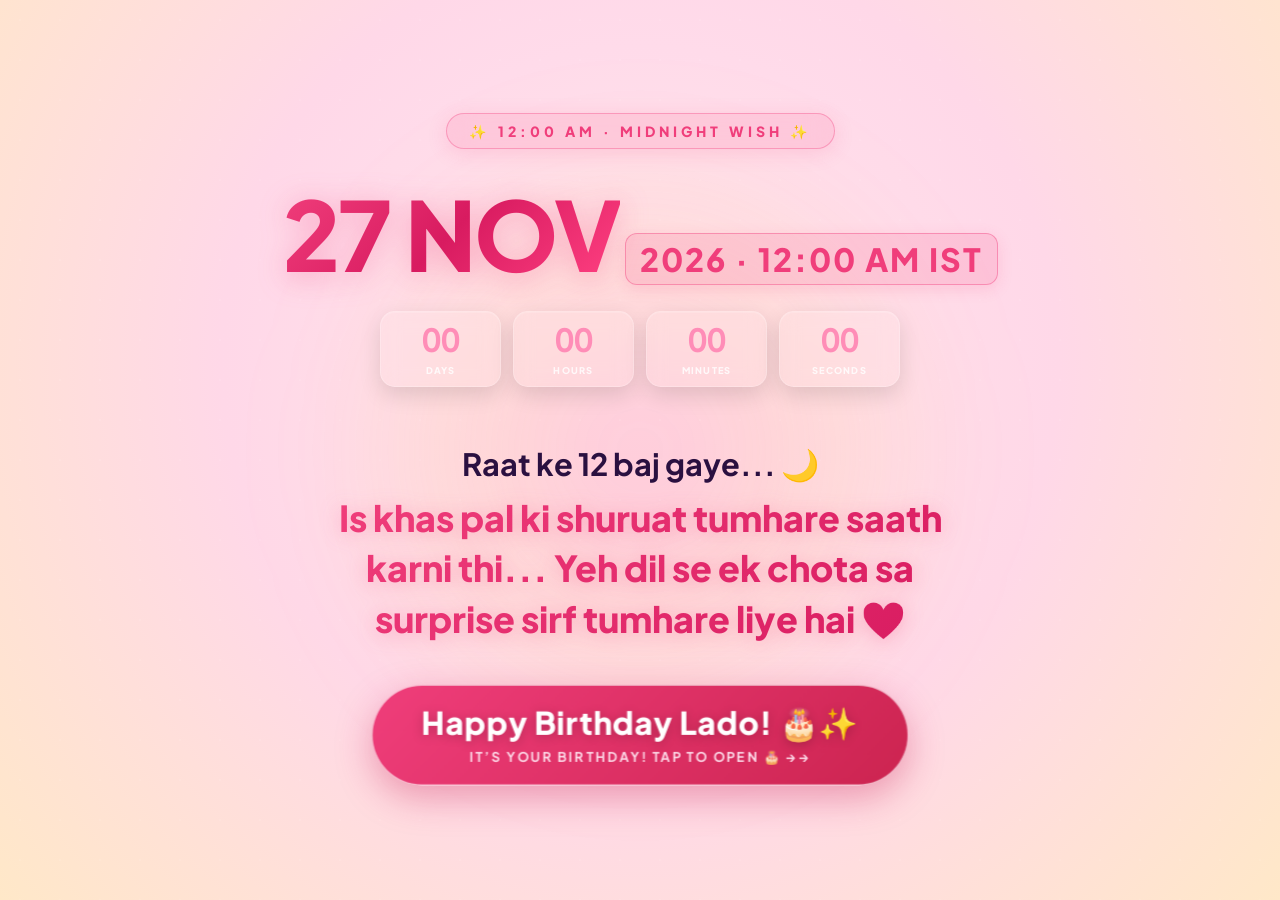
==== index.html @ 86cd881a "Update index.html" ====
<!DOCTYPE html>
<html lang="en">
<head>
  <meta charset="UTF-8">
  <meta name="viewport" content="width=device-width, initial-scale=1.0">
  <title>For Lado 💗 — Birthday Surprise</title>
  
  <!-- Google Fonts -->
  <link rel="preconnect" href="https://fonts.googleapis.com">
  <link rel="preconnect" href="https://fonts.gstatic.com" crossorigin>
  <link href="https://fonts.googleapis.com/css2?family=Caveat:wght@600;700&family=Dancing+Script:wght@700&family=Montserrat:wght@400;700;800;900&family=Nunito:wght@400;600;700;800;900&family=Outfit:wght@400;600;700;800;900&family=Pacifico&family=Playfair+Display:ital,wght@0,600;0,700;1,600&family=Plus+Jakarta+Sans:wght@600;700;800&display=swap" rel="stylesheet">
  
  <!-- GSAP Animation Library -->
  <script src="https://cdnjs.cloudflare.com/ajax/libs/gsap/3.12.5/gsap.min.js"></script>

  <!-- External Stylesheet -->
  <link rel="stylesheet" href="style.css">

  <style id="long-scenes-scroll-fix">
    /* Let long birthday content scroll inside its own scene. */
    #scene-wishes,
    #scene-letter {
      justify-content: flex-start !important;
      align-items: center;
      overflow-y: auto !important;
      overflow-x: hidden !important;
      overscroll-behavior-y: contain;
      -webkit-overflow-scrolling: touch;
      scrollbar-width: thin;
      scrollbar-color: #f58aae rgba(255, 255, 255, 0.35);
      padding-top: clamp(24px, 5vh, 56px) !important;
      padding-bottom: 56px !important;
      height: 100%;
    }

    #scene-wishes > *,
    #scene-letter > * {
      flex-shrink: 0;
    }

    #scene-wishes .marathi-inline,
    #scene-wishes .wishes-card,
    #scene-letter .letter-card {
      max-width: min(100%, 900px);
    }

    #scene-wishes .marathi-inline {
      margin-bottom: 28px;
    }

    #scene-wishes .wishes-card {
      margin-bottom: 12px;
    }

    @media (max-width: 600px) {
      #scene-wishes,
      #scene-letter {
        padding: 22px 14px 40px !important;
      }

      #scene-wishes .marathi-inline,
      #scene-wishes .wishes-card,
      #scene-letter .letter-card {
        width: 100%;
      }
    }
  </style>


  <style id="lado-mobile-vintage-fix">
    /* Keep the bow fully on-screen and easy to tap on phones. */
    #scene-gift .archery-wrap {
      overflow: visible !important;
    }
    #scene-gift #archeryRig {
      z-index: 30 !important;
      touch-action: none;
    }
    #scene-gift #archeryRig::after {
      content: "TAP THE BOW TO SHOOT 💘";
      position: absolute;
      left: 50%;
      bottom: -22px;
      transform: translateX(-50%);
      width: max-content;
      max-width: 80vw;
      padding: 5px 10px;
      border: 1px solid rgba(220, 40, 105, .28);
      border-radius: 999px;
      background: rgba(255,255,255,.92);
      color: #c72865;
      font: 800 10px/1.2 'Nunito', sans-serif;
      letter-spacing: 1px;
      pointer-events: none;
      box-shadow: 0 4px 12px rgba(180, 30, 85, .12);
    }
    @media (max-width: 600px) {
      #scene-gift .archery-wrap {
        min-height: 76vh;
      }
      #scene-gift #archeryRig {
        left: 50% !important;
        right: auto !important;
        top: auto !important;
        bottom: 5% !important;
        margin-left: -76px !important;
        width: 152px !important;
        max-width: 42vw !important;
        height: auto !important;
        transform-origin: center bottom !important;
      }
      #scene-gift #archeryRig .bow-svg {
        width: 100% !important;
        height: auto !important;
        display: block;
      }
      #scene-gift #archeryRig .arrow-svg {
        max-width: 22% !important;
      }
      #scene-gift .gift-headline {
        max-width: 92vw;
        text-align: center;
      }
    }

    /* Vintage letter: readable type, warm paper, generous mobile spacing. */
    #scene-letter {
      background:
        radial-gradient(ellipse at 12% 8%, rgba(255,255,255,.75), transparent 38%),
        radial-gradient(ellipse at 90% 90%, rgba(255,220,173,.28), transparent 42%),
        linear-gradient(135deg, #2b1232 0%, #14091d 100%) !important;
      padding: clamp(16px, 3vh, 36px) 12px 42px !important;
    }
    #scene-letter .letter-card {
      width: min(920px, 100%) !important;
      box-sizing: border-box;
      border: 1px solid rgba(155, 104, 61, .38) !important;
      border-radius: 8px 8px 14px 14px !important;
      background:
        repeating-linear-gradient(0deg, rgba(118,78,45,.025) 0px, rgba(118,78,45,.025) 1px, transparent 1px, transparent 5px),
        linear-gradient(135deg, #fffaf0, #f8edd8 70%, #fff8ed) !important;
      color: #3d2a26 !important;
      box-shadow: 0 18px 55px rgba(0,0,0,.28), inset 0 0 30px rgba(170,116,57,.08) !important;
      padding: clamp(18px, 4vw, 42px) !important;
      overflow: visible !important;
      font-family: 'Nunito', sans-serif !important;
    }
    #scene-letter .letter-header {
      border-bottom: 1px solid rgba(139, 93, 50, .28);
      padding-bottom: 14px;
      margin-bottom: 18px;
    }
    #scene-letter .letter-title {
      color: #6f3045 !important;
      font-family: 'Dancing Script', 'Caveat', cursive !important;
      font-size: clamp(28px, 5vw, 44px) !important;
      line-height: 1.2 !important;
      letter-spacing: .2px !important;
    }
    #scene-letter .letter-tag {
      color: #9d6a3d !important;
      font-size: clamp(9px, 2vw, 12px) !important;
      letter-spacing: 2px !important;
      line-height: 1.5 !important;
    }
    #scene-letter .letter-body {
      font-family: 'Nunito', sans-serif !important;
      font-size: clamp(15px, 2.4vw, 18px) !important;
      line-height: 1.85 !important;
      color: #46352f !important;
      overflow-wrap: anywhere;
    }
    #scene-letter .letter-body p {
      margin: 0 0 1em !important;
    }
    #scene-letter .letter-signature {
      margin-top: 22px !important;
      padding-top: 14px;
      border-top: 1px dashed rgba(139, 93, 50, .32);
    }
    #scene-letter .sig-name {
      color: #b32f60 !important;
      font-family: 'Dancing Script', cursive !important;
      font-size: clamp(24px, 4vw, 34px) !important;
    }
    #scene-letter .memory-section {
      margin-top: clamp(28px, 5vw, 48px) !important;
      padding-top: 22px;
      border-top: 1px dashed rgba(139, 93, 50, .35);
    }
    #scene-letter .memory-section h3 {
      font-family: 'Dancing Script', cursive !important;
      font-size: clamp(25px, 4vw, 36px) !important;
      color: #6f3045 !important;
      line-height: 1.25 !important;
    }
    #scene-letter .memory-section > p {
      font-size: clamp(14px, 2.2vw, 16px) !important;
      line-height: 1.65 !important;
    }

    /* Photo cards have a subtle tactile 3D response on hover/touch. */
    #scene-letter .memory-photo {
      transform-style: preserve-3d;
      perspective: 900px;
      transition: transform 220ms ease, box-shadow 220ms ease;
      will-change: transform;
      cursor: pointer;
      box-shadow: 0 8px 20px rgba(80, 40, 48, .14);
      border-radius: 14px !important;
      overflow: hidden;
    }
    #scene-letter .memory-photo img {
      transform: translateZ(12px);
      transition: transform 260ms ease, filter 260ms ease;
      backface-visibility: hidden;
    }
    #scene-letter .memory-photo figcaption {
      font-size: clamp(11px, 2vw, 13px) !important;
      line-height: 1.4 !important;
      padding: 9px 6px !important;
    }
    #scene-letter .memory-photo:focus-within,
    #scene-letter .memory-photo:active {
      box-shadow: 0 16px 30px rgba(181, 39, 94, .22);
    }

    /* Personal chat memory: responsive, readable, softly framed. */
    #chat-memory {
      margin: 28px auto 12px;
      width: 100%;
      max-width: 760px;
      text-align: center;
    }
    #chat-memory .chat-memory-frame {
      margin: 0 auto;
      padding: clamp(8px, 2vw, 14px);
      border: 1px solid rgba(143, 86, 62, .24);
      border-radius: 16px;
      background: linear-gradient(145deg, #fffaf7, #f8e8e4);
      box-shadow: 0 12px 30px rgba(82, 35, 48, .13);
      overflow: hidden;
    }
    #chat-memory .chat-memory-image {
      display: block;
      width: 100%;
      height: auto;
      max-height: 72vh;
      object-fit: contain;
      object-position: center;
      border-radius: 10px;
      background: #101820;
      box-shadow: 0 5px 16px rgba(20, 10, 15, .18);
      transform: perspective(1000px) translateZ(0);
      transition: transform 260ms ease, box-shadow 260ms ease;
    }
    #chat-memory .chat-memory-frame:hover .chat-memory-image,
    #chat-memory .chat-memory-frame:active .chat-memory-image {
      transform: perspective(1000px) rotateX(1deg) rotateY(-1deg) scale(1.008);
      box-shadow: 0 12px 26px rgba(20, 10, 15, .24);
    }
    #chat-memory .chat-memory-caption {
      margin: 12px 0 0;
      color: #a8245b;
      font-size: clamp(16px, 2.6vw, 20px);
      font-weight: 900;
      line-height: 1.55;
    }
    #chat-memory .ghost {
      display: inline-block;
      text-decoration: none;
      font-size: 1.15em;
      transition: transform 180ms ease;
    }
    #chat-memory .ghost:hover { transform: rotate(-12deg) scale(1.15); }

    @media (max-width: 600px) {
      #scene-letter .letter-card {
        padding: 18px 15px 24px !important;
      }
      #scene-letter .letter-body {
        font-size: 16px !important;
        line-height: 1.85 !important;
      }
      #scene-letter .memory-grid {
        gap: 10px !important;
      }
      #scene-letter .memory-photo {
        min-width: 0;
      }
      #chat-memory .chat-memory-frame {
        padding: 18px 14px;
      }
    }

    @media (prefers-reduced-motion: reduce) {
      #scene-letter .memory-photo,
      #scene-letter .memory-photo img {
        transition: none !important;
      }
    }
  </style>


  <style id="wait-popups-style">
    #countdown-card { cursor: pointer; -webkit-tap-highlight-color: transparent; }
    #countdown-card:active { transform: scale(.985); }
    #wait-quote-overlay {
      position: fixed; inset: 0; z-index: 10000; display: none;
      align-items: center; justify-content: center; padding: 22px;
      background: rgba(69, 19, 48, .28); backdrop-filter: blur(7px);
      -webkit-backdrop-filter: blur(7px);
    }
    #wait-quote-overlay.is-open { display: flex; }
    #wait-quote-card {
      width: min(100%, 430px); position: relative; text-align: center;
      padding: 30px 24px 24px; border: 1px solid rgba(255,255,255,.85);
      border-radius: 26px; color: #54213f;
      background: linear-gradient(145deg, #fffafd, #ffe4ef 68%, #ffefd9);
      box-shadow: 0 24px 70px rgba(103, 26, 67, .28);
      animation: waitPopIn .42s cubic-bezier(.18,.9,.28,1.25) both;
    }
    #wait-quote-card .wait-heart { font-size: 34px; line-height: 1; margin-bottom: 14px; }
    #wait-quote-card .wait-label { font-size: 10px; letter-spacing: .2em; font-weight: 900; color: #d83e79; margin-bottom: 12px; }
    #wait-quote-text { font-size: clamp(19px, 4.8vw, 25px); line-height: 1.55; font-weight: 800; overflow-wrap: anywhere; }
    #wait-quote-hint { font-size: 12px; color: #9b637c; margin: 15px 0 0; }
    #wait-quote-close { margin-top: 18px; border: 0; border-radius: 999px; padding: 12px 22px; color: white; font-weight: 800; background: linear-gradient(135deg,#f45b98,#d92f70); box-shadow: 0 7px 18px rgba(217,47,112,.25); cursor: pointer; }
    @keyframes waitPopIn { 0% { opacity: 0; transform: translateY(18px) scale(.72) rotate(-2deg); } 70% { opacity: 1; transform: translateY(-3px) scale(1.035) rotate(.5deg); } 100% { opacity: 1; transform: translateY(0) scale(1) rotate(0); } }
    @keyframes waitPopOut { to { opacity: 0; transform: scale(.88) translateY(8px); } }
    @media (prefers-reduced-motion: reduce) { #wait-quote-card { animation: none; } }
  </style>


<style id="final-mobile-bow-position-fix">
  @media (max-width: 600px) {
    /* Anchor the bow to the visible phone viewport, not the oversized scene. */
    #scene-gift #archeryRig {
      position: fixed !important;
      left: 50vw !important;
      right: auto !important;
      top: auto !important;
      bottom: max(72px, 9vh) !important;
      margin-left: calc(-1 * min(76px, 21vw)) !important;
      margin-right: 0 !important;
      width: min(152px, 42vw) !important;
      height: auto !important;
      z-index: 9999 !important;
      touch-action: none !important;
      pointer-events: auto !important;
      transform-origin: center bottom !important;
    }
    #scene-gift #archeryRig .bow-svg {
      display: block !important;
      width: 100% !important;
      height: auto !important;
      pointer-events: auto !important;
    }
    #scene-gift #archeryRig .arrow-svg {
      pointer-events: none !important;
    }
  }
</style>


<style id="lado-baby-cake-celebration">
  #scene-cake { overflow-y: auto !important; overflow-x: hidden !important; }
  #scene-cake .cake-header-wrap { flex-shrink: 0; }
  #scene-cake .cake-celebration-layout {
    position: relative; z-index: 12; display: flex; align-items: center;
    justify-content: center; gap: clamp(12px, 3vw, 34px);
    width: min(100%, 1000px); padding: 0 18px 22px; box-sizing: border-box;
  }
  #scene-cake .baby-cake-character {
    position: relative; width: clamp(210px, 30vw, 360px); flex: 0 1 360px;
    text-align: center; transform: translateZ(0); animation: babyGentleFloat 3.6s ease-in-out infinite;
  }
  #scene-cake .baby-cake-photo {
    position: relative; width: 100%; aspect-ratio: 16 / 9; overflow: hidden;
    border-radius: 22px; border: 1px solid rgba(255,255,255,.9);
    box-shadow: 0 18px 48px rgba(113,39,73,.2), 0 0 0 5px rgba(255,255,255,.25);
    background: #f6d8d3;
  }
  #scene-cake .baby-cake-photo img {
    position: absolute; inset: 0; width: 100%; height: 100%; object-fit: cover;
    object-position: center center; display: block; transition: opacity .55s ease, transform .8s cubic-bezier(.2,.8,.2,1);
  }
  #scene-cake .baby-cake-sad { opacity: 1; transform: scale(1.02); }
  #scene-cake .baby-cake-happy { opacity: 0; transform: scale(1.08); }
  #scene-cake.cake-happy .baby-cake-sad { opacity: 0; transform: scale(.94); }
  #scene-cake.cake-happy .baby-cake-happy { opacity: 1; transform: scale(1); }
  #scene-cake .baby-happy-badge {
    display: none; width: fit-content; max-width: 95%; margin: 12px auto 0;
    padding: 9px 16px; border-radius: 999px; color: #a52d62; font-weight: 900;
    font-size: clamp(12px, 1.3vw, 15px);
    background: linear-gradient(120deg, #fff, #ffe3ef);
    border: 1px solid #f8bad2; box-shadow: 0 8px 22px rgba(214,63,122,.15);
  }
  #scene-cake.cake-happy .baby-happy-badge { display: block; animation: babyBadgePop .55s cubic-bezier(.2,.9,.25,1.35) both; }
  #scene-cake .cake-stage { flex: 0 1 360px; min-width: 0; margin-top: 0; }
  #scene-cake .cake-cut-btn {
    display: inline-flex; align-items: center; justify-content: center; gap: 8px;
    margin: 8px auto 0; padding: 13px 22px; border: 1px solid rgba(255,255,255,.9);
    border-radius: 999px; color: #fff; font-weight: 900; font-size: 14px;
    background: linear-gradient(115deg, #fa78aa, #df367a 70%, #bd2868);
    box-shadow: 0 10px 28px rgba(218,51,117,.3), inset 0 1px 0 rgba(255,255,255,.45);
    cursor: pointer; touch-action: manipulation; position: relative; z-index: 30;
    transition: transform .2s ease, box-shadow .2s ease;
  }
  #scene-cake .cake-cut-btn:active { transform: scale(.96); }
  #scene-cake .cake-cut-btn.continue-mode { background: linear-gradient(110deg,#e85c98,#a83375); }
  #scene-cake .cake-wrapper-svg { transition: filter .4s ease; }
  #scene-cake .cake-cut-line {
    position: absolute; z-index: 22; top: 39%; left: 50%; width: 5px; height: 0;
    border-radius: 999px; opacity: 0; pointer-events: none;
    background: linear-gradient(180deg, #fff9d8, #ffd45e, #fff);
    box-shadow: 0 0 14px #ffd45e, 0 0 28px rgba(255,105,180,.7);
    transform: translateX(-50%) rotate(10deg);
  }
  #scene-cake .cake-knife-swish {
    position: absolute; z-index: 25; width: 115px; height: 12px; top: 43%; left: 50%;
    opacity: 0; pointer-events: none; transform: translate(-50%,-50%) rotate(-38deg);
    border-radius: 999px; background: linear-gradient(180deg,#fff,#dce4ee 55%,#8997aa);
    box-shadow: 0 3px 8px rgba(47,39,53,.25);
  }
  #scene-cake .cake-knife-swish::after {
    content: ''; position: absolute; right: -22px; top: 0; width: 25px; height: 12px;
    border-radius: 0 8px 8px 0; background: linear-gradient(90deg,#d98a4c,#8e4b2e);
  }
  #scene-cake .cake-celebration-layout.cutting .cake-knife-swish {
    animation: cakeKnifeCut .85s cubic-bezier(.3,.1,.2,1) both;
  }
  #scene-cake .cake-celebration-layout.cutting .cake-cut-line {
    animation: cakeCutLine .75s .25s ease-out both;
  }
  #scene-cake .cake-celebration-layout.cutting .cake-wrapper-svg {
    animation: cakeSliceShake .8s ease-in-out both;
  }
  #scene-cake .cake-celebration-layout.cake-cut-complete .cake-wrapper-svg {
    filter: drop-shadow(0 18px 28px rgba(239,75,139,.25));
    animation: cakeAfterCut .7s cubic-bezier(.2,.8,.2,1) both;
  }
  #scene-cake.cake-happy .baby-cake-character { animation: babyHappyHop .85s cubic-bezier(.2,.9,.25,1.3) both; }
  @keyframes babyGentleFloat { 0%,100% { transform: translateY(0) rotate(0); } 50% { transform: translateY(-5px) rotate(.35deg); } }
  @keyframes babyHappyHop { 0% { transform: translateY(0) scale(1); } 35% { transform: translateY(-14px) scale(1.035); } 70% { transform: translateY(2px) scale(.99); } 100% { transform: translateY(0) scale(1); } }
  @keyframes babyBadgePop { from { opacity: 0; transform: translateY(8px) scale(.8); } to { opacity: 1; transform: translateY(0) scale(1); } }
  @keyframes cakeKnifeCut { 0% { opacity: 0; transform: translate(-15%,-75%) rotate(-62deg); } 18% { opacity: 1; } 62% { opacity: 1; transform: translate(-50%,35%) rotate(16deg); } 100% { opacity: 0; transform: translate(-75%,55%) rotate(25deg); } }
  @keyframes cakeCutLine { 0% { opacity: 0; height: 0; } 35% { opacity: 1; } 100% { opacity: .85; height: 145px; } }
  @keyframes cakeSliceShake { 0%,100% { transform: translateX(0) rotate(0); } 20% { transform: translateX(-5px) rotate(-1deg); } 45% { transform: translateX(4px) rotate(1deg); } 70% { transform: translateX(-2px) rotate(-.4deg); } }
  @keyframes cakeAfterCut { 0% { transform: scale(1); } 45% { transform: scale(1.055) rotate(-1deg); } 100% { transform: scale(1) rotate(0); } }
  @media (max-width: 680px) {
    #scene-cake { padding-top: 18px !important; padding-bottom: 18px; justify-content: flex-start !important; }
    #scene-cake .cake-header-wrap { max-width: 94%; margin-bottom: 4px; }
    #scene-cake .cake-badge { font-size: 10px; letter-spacing: 2px; padding: 6px 14px; }
    #scene-cake .cake-title { font-size: clamp(22px, 6vw, 30px); line-height: 1.18; }
    #scene-cake .cake-subtext { font-size: 12px; margin-top: 7px; }
    #scene-cake .cake-celebration-layout { flex-direction: column; gap: 4px; padding: 0 10px 22px; }
    #scene-cake .baby-cake-character { width: min(72vw, 270px); flex: 0 0 auto; }
    #scene-cake .baby-cake-photo { border-radius: 17px; box-shadow: 0 10px 26px rgba(113,39,73,.17), 0 0 0 3px rgba(255,255,255,.25); }
    #scene-cake .baby-happy-badge { margin-top: 7px; padding: 7px 12px; font-size: 12px; }
    #scene-cake .cake-stage { flex: 0 0 auto; margin-top: -3px; }
    #scene-cake .cake-wrapper-svg { width: 220px; height: 255px; }
    #scene-cake #cakeSvg { width: 220px; height: 340px; margin-top: -75px; }
    #scene-cake .velas { top: 172px; }
    #scene-cake .cake-cut-btn { margin-top: 0; padding: 12px 20px; font-size: 13px; }
    #scene-cake .cake-cut-line { top: 30%; }
    #scene-cake .cake-knife-swish { top: 37%; }
  }
  @media (prefers-reduced-motion: reduce) {
    #scene-cake .baby-cake-character, #scene-cake .cake-celebration-layout.cutting *,
    #scene-cake.cake-happy .baby-cake-character { animation: none !important; }
    #scene-cake .baby-cake-photo img { transition: none !important; }
  }
  body.birthday-locked #app { display: none !important; }
  body.birthday-locked #birthday-gate { display: flex !important; }
</style>

</head>
<body>

<div id="birthday-gate" class="birthday-gate" aria-live="polite">
  <div class="gate-petals" aria-hidden="true">✿　♡　✧　🌸　✧　♡　✿</div>
  <div class="gate-card" id="countdown-card" onclick="showWaitQuote(event)" role="button" tabindex="0" aria-label="Tap for a love message">
    <div class="gate-kicker">A LITTLE SURPRISE FOR MY LOVE</div>
    <div class="gate-heart">♡</div>
    <h1>For my <span>Lado</span></h1>
    <p class="gate-copy">A special day is getting closer…</p>
    <div class="countdown-grid" id="countdown" aria-label="Birthday countdown">
      <div><strong id="cd-days">00</strong><span>Days</span></div>
      <div><strong id="cd-hours">00</strong><span>Hours</span></div>
      <div><strong id="cd-minutes">00</strong><span>Minutes</span></div>
      <div><strong id="cd-seconds">00</strong><span>Seconds</span></div>
    </div>
    <div class="countdown-track"><span id="countdown-progress"></span></div>
    <p class="gate-date">27 November 2026 · 12:00 AM IST · Made with love 💗</p>
    <button class="gate-button" id="countdown-continue" type="button" onclick="event.stopPropagation(); openBirthdaySurprise();">Continue to birthday surprise 💌 →</button>
  </div>
  <div class="gate-card calendar-card" id="calendar-card" hidden>
    <div class="gate-kicker">TODAY IS ALL ABOUT YOU</div>
    <h2>November <span>2026</span></h2>
    <div class="calendar-weekdays"><span>Sun</span><span>Mon</span><span>Tue</span><span>Wed</span><span>Thu</span><span>Fri</span><span>Sat</span></div>
    <div class="calendar-days" id="calendar-days"></div>
    <p class="gate-date">Friday · 27/11/2026 🌷</p>
    <button class="gate-button" onclick="openBirthdaySurprise()">Open your birthday surprise 💌</button>
  </div>
</div>

<div id="app">

  <!-- ===== SCENE 1: INTRO ===== -->
  <div class="scene active" id="scene-intro" onclick="goToScene(1)" style="cursor: pointer;">
    <div class="dots-grid"></div>
    <div class="intro-badge">✨ 12:00 AM · MIDNIGHT WISH ✨</div>
    <div class="intro-time-wrap intro-birthday-date">
      <span class="intro-time">27 NOV</span>
      <span class="intro-ampm">2026 · 12:00 AM IST</span>
    </div>
    <div class="intro-live-countdown" aria-label="Live countdown to 27 November 2026 at midnight">
      <div><strong id="intro-cd-days">00</strong><span>DAYS</span></div>
      <div><strong id="intro-cd-hours">00</strong><span>HOURS</span></div>
      <div><strong id="intro-cd-minutes">00</strong><span>MINUTES</span></div>
      <div><strong id="intro-cd-seconds">00</strong><span>SECONDS</span></div>
    </div>
    <div class="intro-subtitle">
      Raat ke 12 baj gaye... 🌙
      <span class="pink-glow-text">Is khas pal ki shuruat tumhare saath karni thi... Yeh dil se ek chota sa surprise sirf tumhare liye hai ❤️</span>
    </div>
    <div class="msg-bubble" onclick="event.stopPropagation(); goToScene(1);">
      <span class="msg-main">Happy Birthday Lado! 🎂✨</span>
      <span class="msg-hint" id="intro-countdown-button">TAP TO OPEN YOUR MIDNIGHT GIFT 🎁 →</span>
    </div>
  </div>

  <!-- ===== SCENE 2: GIFT BOX & INTERACTIVE ARCHERY ===== -->
  <div class="scene" id="scene-gift">
    <div class="dots-grid"></div>
    <div class="gift-header-tag">A SPECIAL SURPRISE · WITH ALL MY LOVE</div>
    <div class="gift-headline">A little something for <span class="highlight">Lado.</span></div>
    
    <div class="archery-wrap" id="archery-area">
      
      <!-- Emerging Heart & Gift Box Container -->
      <div class="target-heart-wrap" id="targetWrap">
        
        <div class="emerging-heart" id="emergingHeart" title="Target Heart!">
          <svg class="target-heart-svg" viewBox="0 0 100 92">
            <defs>
              <radialGradient id="hg" cx="38%" cy="30%" r="80%">
                <stop offset="0%" stop-color="#ffd9e4"/>
                <stop offset="42%" stop-color="#ff6f97"/>
                <stop offset="82%" stop-color="#d81e57"/>
                <stop offset="100%" stop-color="#9d0f3e"/>
              </radialGradient>
            </defs>
            <path d="M50 88 C20 62 2 40 2 24 C2 10 12 2 26 2 C36 2 44 8 50 16 C56 8 64 2 74 2 C88 2 98 10 98 24 C98 40 80 62 50 88 Z" fill="url(#hg)"/>
          </svg>
        </div>

        <!-- Gift Box clickable positioned lower down -->
        <div class="gift-box-wrap" id="gift-box-el" onclick="openGiftBox()">
          <div class="gift-box">
            <div class="box-lid" id="boxLid"><div class="box-ribbon-h"></div></div>
            <div class="box-body">
              <div class="box-ribbon-v"></div>
              <div class="box-dots"></div>
              <div class="gift-tag">
                <div class="to-label">TO</div>
                <div class="name">Lado</div>
                <div class="from-label">WITH ALL MY HEART</div>
              </div>
            </div>
          </div>
        </div>

      </div>

      <!-- Interactive SVG Bow & Arrow Rig (Anchored at bottom-left corner) -->
      <div class="archery-box" id="archeryRig">
        <!-- SVG Bow -->
        <svg class="bow-svg" id="bowSvg" viewBox="0 0 460 300">
          <defs>
            <linearGradient id="limb" x1="0" y1="0" x2="1" y2="0">
              <stop offset="0" stop-color="#4a2a1a" />
              <stop offset=".5" stop-color="#8a5127" />
              <stop offset="1" stop-color="#4a2a1a" />
            </linearGradient>
            <linearGradient id="grip" x1="0" y1="0" x2="1" y2="0">
              <stop offset="0" stop-color="#2a1a10" />
              <stop offset=".5" stop-color="#5a3822" />
              <stop offset="1" stop-color="#2a1a10" />
            </linearGradient>
          </defs>
          <path d="M34 96 C 118 168, 168 240, 230 252 C 292 240, 342 168, 426 96" fill="none" stroke="url(#limb)" stroke-width="14" stroke-linecap="round" />
          <rect x="216" y="206" width="28" height="70" rx="9" fill="url(#grip)" />
          <line id="strL" x1="40" y1="70" x2="230" y2="96" stroke="#f5c863" stroke-width="3" stroke-linecap="round" />
          <line id="strR" x1="420" y1="70" x2="230" y2="96" stroke="#f5c863" stroke-width="3" stroke-linecap="round" />
          <circle id="serving" cx="230" cy="96" r="6" fill="#e8a020" />
        </svg>

        <!-- SVG Arrow -->
        <svg class="arrow-svg" id="arrowSvg" viewBox="0 0 64 220">
          <defs>
            <linearGradient id="shaft" x1="0" y1="0" x2="1" y2="0">
              <stop offset="0" stop-color="#4a2c14" />
              <stop offset=".5" stop-color="#8a5a2c" />
              <stop offset="1" stop-color="#3e2410" />
            </linearGradient>
            <linearGradient id="gold" x1="0" y1="0" x2="1" y2="1">
              <stop offset="0" stop-color="#ffe38c" />
              <stop offset=".5" stop-color="#f4a626" />
              <stop offset="1" stop-color="#a85f0e" />
            </linearGradient>
            <linearGradient id="feath" x1="0" y1="0" x2="1" y2="1">
              <stop offset="0" stop-color="#ff7f9c" />
              <stop offset="1" stop-color="#a8154a" />
            </linearGradient>
          </defs>
          <rect x="29.4" y="30" width="5.2" height="168" rx="2.6" fill="url(#shaft)" />
          <g class="arrow__wings">
            <path class="wingL" d="M31 30 C 10 16, 2 20, 4 34 C 12 30, 20 32, 31 40 Z" fill="#ffffff" stroke="#e8a020" stroke-width="1.2"/>
            <path class="wingR" d="M33 30 C 54 16, 62 20, 60 34 C 52 30, 44 32, 33 40 Z" fill="#ffffff" stroke="#e8a020" stroke-width="1.2"/>
          </g>
          <path d="M32 12 C 30 7, 22 6.5, 21.5 13 C 21 18, 27 22, 32 27 C 37 22, 43 18, 42.5 13 C 42 6.5, 34 7, 32 12 Z" fill="url(#gold)" />
          <g class="arrow__fletch">
            <path d="M32 150 C 16 156, 10 178, 15 200 C 24 194, 30 184, 32 176 Z" fill="url(#feath)" />
            <path d="M32 150 C 48 156, 54 178, 49 200 C 40 194, 34 184, 32 176 Z" fill="url(#feath)" />
          </g>
        </svg>

      </div>

    </div>
  </div>

  <!-- ===== SCENE 3: CUPID UNTIES ===== -->
  <div class="scene" id="scene-open">
    <div class="dots-grid"></div>
    <div class="top-pill">
      <div class="pill-text"><span class="highlight">Cupid unties it...</span></div>
    </div>
    <div style="position:relative; display:flex; flex-direction:column; align-items:center; margin-top: 40px;">
      <div class="heart-3d" style="animation: heartPop 0.8s cubic-bezier(0.34,1.56,0.64,1) forwards 0.4s;">💖</div>
    </div>
  </div>

  <!-- ===== SCENE 4: HAPPY BIRTHDAY BURST ===== -->
  <div class="scene" id="scene-birthday">
    <div class="confetti-container" id="confetti"></div>
    <div class="hb-main">Happy Birthday</div>
    <div class="hb-name">Lado!</div>
    <div class="hb-from">WITH ALL MY LOVE</div>
  </div>

  <!-- ===== SCENE 5: PREMIUM 3D CAKE ===== -->
  <div class="scene" id="scene-cake">
    <div class="cake-sparkles-bg" aria-hidden="true">
      <span class="sparkle-item" style="top:15%;left:12%">✨</span>
      <span class="sparkle-item" style="top:22%;right:15%;animation-delay:1.2s">💖</span>
      <span class="sparkle-item" style="top:55%;left:8%;animation-delay:2.4s">🌸</span>
      <span class="sparkle-item" style="top:65%;right:10%;animation-delay:.8s">⭐</span>
      <span class="sparkle-item" style="top:80%;left:20%;animation-delay:1.8s">🎂</span>
    </div>
    <div class="cake-header-wrap">
      <div class="cake-badge">✨ A LITTLE BIRTHDAY MAGIC ✨</div>
      <h2 class="cake-title">A cake made <span class="hl">with love 🎂</span></h2>
      <p class="cake-subtext">Make a wish, then cut the cake for our little birthday star 🕯️</p>
    </div>
    <div class="cake-celebration-layout">
      <div class="baby-cake-character" id="cakeBaby" aria-live="polite">
        <div class="baby-cake-photo">
          <img class="baby-cake-sad" src="lado-baby-sad.jpg" alt="A little girl waiting for her birthday cake" loading="lazy">
          <img class="baby-cake-happy" src="lado-baby-happy.png" alt="The little girl smiling happily after the cake is cut" loading="lazy">
        </div>
        <div class="baby-happy-badge" id="babyHappyBadge">Yay! Cake time! 🎉💗</div>
      </div>
      <div class="cake-stage" style="cursor:pointer">
        <div class="cake-wrapper-svg">
          <div class="cake-glow"></div>
          <div class="cake-3d" id="cakeSvg" role="img" aria-label="Pink strawberry birthday cake">
            <div class="cake-plate"><span></span></div>
            <div class="cake-tier cake-tier-bottom">
              <div class="tier-side-shine"></div><div class="tier-frosting"></div>
              <i class="drip drip-a"></i><i class="drip drip-b"></i><i class="drip drip-c"></i><i class="drip drip-d"></i>
            </div>
            <div class="cake-tier cake-tier-top">
              <div class="tier-side-shine"></div><div class="tier-frosting"></div>
              <i class="drip drip-a"></i><i class="drip drip-b"></i><i class="drip drip-c"></i>
            </div>
            <div class="cake-topper-fruits" aria-hidden="true">
              <span class="berry berry-one">🍓</span><span class="berry berry-two">🍒</span><span class="berry berry-three">🍓</span>
              <span class="cream-swirl swirl-one">✦</span><span class="cream-swirl swirl-two">✦</span><span class="cream-swirl swirl-three">✦</span>
            </div>
            <div class="cake-slice-piece" aria-hidden="true"><span></span></div>
          </div>
          <div class="velas" id="cakeCandle" onclick="onCakeTap(event)" title="Tap the candle to make a wish">
            <div class="fuego"></div><div class="fuego"></div><div class="fuego"></div><div class="fuego"></div><div class="fuego"></div>
          </div>
        </div>
        <div class="cake-cut-line" aria-hidden="true"></div>
        <div class="cake-knife-swish" aria-hidden="true"><span class="knife-blade"></span><span class="knife-handle"></span><span class="knife-glint"></span></div>
        <button type="button" class="cake-cut-btn" id="cakeCutBtn" onclick="handleCakeCutButton(event)">🔪 Cut the cake 🎂</button>
      </div>
    </div>
  </div>

  <!-- ===== SCENE 6: BALLOONS ===== -->
  <div class="scene" id="scene-balloons">
    <div class="confetti-container" id="balloonConfetti"></div>
    <div class="dots-grid"></div>
    <div class="balloon-header-wrap">
      <div class="balloon-badge">🎈 5 FLOATING BALLOONS</div>
      <h2 class="balloon-title">Pop each balloon to reveal a <span class="hl">reason! ✨</span></h2>
      <p class="balloon-subtext">Tap the bow below to shoot Cupid's arrow 🏹</p>
    </div>
    
    <div class="reason-card" id="balloonReasonCard">
      <div class="reason-label" id="reasonLabel">TAP THE BOW TO POP BALLOON 1</div>
      <div class="reason-text" id="reasonText">Shoot a balloon with Cupid's bow ✨</div>
    </div>

    <div class="balloons-graphic" id="balloonsContainer">
      <div class="balloon-item" id="bItem-0" onclick="shootBalloon(0)"><div class="balloon-oval" style="background:#ff6b9d;"></div><div class="balloon-string"></div></div>
      <div class="balloon-item" id="bItem-1" onclick="shootBalloon(1)"><div class="balloon-oval" style="background:#a29bfe;"></div><div class="balloon-string"></div></div>
      <div class="balloon-item" id="bItem-2" onclick="shootBalloon(2)"><div class="balloon-oval" style="background:#4ecdc4;"></div><div class="balloon-string"></div></div>
      <div class="balloon-item" id="bItem-3" onclick="shootBalloon(3)"><div class="balloon-oval" style="background:#f5c863;"></div><div class="balloon-string"></div></div>
      <div class="balloon-item" id="bItem-4" onclick="shootBalloon(4)"><div class="balloon-oval" style="background:#ff7675;"></div><div class="balloon-string"></div></div>
    </div>

    <!-- Interactive Compact Archery Bow for Scene 6 Balloons (Anchored at bottom center) -->
    <div class="balloon-bow-wrap" id="balloonBowWrap" onclick="shootCurrentBalloon()" title="Tap bow to shoot arrow!">
      <svg class="bow-svg" id="balloonBowSvg" viewBox="0 0 460 300" style="width: 65px; height: auto; display: block;">
        <defs>
          <linearGradient id="limbB" x1="0" y1="0" x2="1" y2="0">
            <stop offset="0" stop-color="#4a2a1a" />
            <stop offset=".5" stop-color="#8a5127" />
            <stop offset="1" stop-color="#4a2a1a" />
          </linearGradient>
          <linearGradient id="gripB" x1="0" y1="0" x2="1" y2="0">
            <stop offset="0" stop-color="#2a1a10" />
            <stop offset=".5" stop-color="#5a3822" />
            <stop offset="1" stop-color="#2a1a10" />
          </linearGradient>
        </defs>
        <path d="M34 96 C 118 168, 168 240, 230 252 C 292 240, 342 168, 426 96" fill="none" stroke="url(#limbB)" stroke-width="14" stroke-linecap="round" />
        <rect x="216" y="206" width="28" height="70" rx="9" fill="url(#gripB)" />
        <line id="bStrL" x1="40" y1="70" x2="230" y2="96" stroke="#f5c863" stroke-width="3" stroke-linecap="round" />
        <line id="bStrR" x1="420" y1="70" x2="230" y2="96" stroke="#f5c863" stroke-width="3" stroke-linecap="round" />
      </svg>
      <svg class="arrow-svg" id="balloonArrowSvg" viewBox="0 0 64 220" style="position: absolute; top: -25px; left: 50%; margin-left: -12px; width: 24px; height: auto;">
        <rect x="29.4" y="30" width="5.2" height="168" rx="2.6" fill="#8a5a2c" />
        <path d="M32 12 C 30 7, 22 6.5, 21.5 13 C 21 18, 27 22, 32 27 C 37 22, 43 18, 42.5 13 C 42 6.5, 34 7, 32 12 Z" fill="#f4a626" />
      </svg>
    </div>
  </div>

  <!-- ===== SCENE 7: WISHES LIST ===== -->
  <div class="scene" id="scene-wishes">
    <div class="marathi-inline">
      <div class="marathi-heading">Happy Birthday, Lado</div>
      <p>तुला काय गिफ्ट घ्यावं याचा विचार केला,</p>
      <p>पण खरं सांगायचं तर तुझ्यासारख्या व्यक्तीसाठी</p>
      <p>जगातलं कोणतंच गिफ्ट पुरेसं नाही...</p>
      <p>म्हणून आज फक्त एकच इच्छा, तुझ्या आयुष्यातील प्रत्येक उद्या</p>
      <p>आजपेक्षा सुंदर असावा.. तू हसत राहा; तुझ्या चेहऱ्यावरचं हसू जपण्याची जबाबदारी माझी..! ❤️</p>
    </div>
    <div class="dots-grid"></div>
    <div class="wishes-card">
      <div class="wishes-card-title">CUPID EXPRESS · WISHES FOR HAYATI</div>
      <div class="wish-item">
        <span>✨ Endless smiles & genuine happiness every single day</span>
        <button type="button" class="wish-delivered" onclick="event.stopPropagation(); stampWish(this)" aria-label="Tap to stamp this wish as delivered">DELIVERED ✓</button>
      </div>
      <div class="wish-item">
        <span>🌸 Peaceful mornings & moments of pure magic</span>
        <button type="button" class="wish-delivered" onclick="event.stopPropagation(); stampWish(this)" aria-label="Tap to stamp this wish as delivered">DELIVERED ✓</button>
      </div>
      <div class="wish-item">
        <span>💖 A heart that always feels deeply loved & safe</span>
        <button type="button" class="wish-delivered" onclick="event.stopPropagation(); stampWish(this)" aria-label="Tap to stamp this wish as delivered">DELIVERED ✓</button>
      </div>
      <div class="wish-item">
        <span>🌹 Every wish you make under the stars coming true</span>
        <button type="button" class="wish-delivered" onclick="event.stopPropagation(); stampWish(this)" aria-label="Tap to stamp this wish as delivered">DELIVERED ✓</button>
      </div>
      <div class="wish-item">
        <span>💌 A promise to stand by your side forever & always</span>
        <button type="button" class="wish-delivered" onclick="event.stopPropagation(); stampWish(this)" aria-label="Tap to stamp this wish as delivered">DELIVERED ✓</button>
      </div>

      <div class="wishes-next-wrap">
        <button class="wishes-next-btn" onclick="event.stopPropagation(); goToScene(7);">
          Open Birthday Letter 💌 →
        </button>
      </div>
    </div>
  </div>

  <!-- ===== SCENE 8: LOVE LETTER & FINAL CELEBRATION (GRAND FINALE) ===== -->
  <div class="scene" id="scene-letter">
    <div class="dots-grid"></div>
    <div id="grandFinaleFlash" class="grand-finale-flash"></div>
    <canvas id="grandFinaleCanvas"></canvas>
    <div class="confetti-container" id="letterConfetti"></div>

    <!-- Birthday Love Letter Card (Directly rendered on page & celebrated!) -->
    <div class="letter-card" id="letterCard">
      <div class="letter-header">
        <div class="letter-tag">✨👑 GRAND FINALE · FOREVER & ALWAYS 👑✨</div>
        <div class="letter-title">Happy Birthday Lado! 🌹</div>
      </div>
      
      <div class="letter-divider"></div>

      <div class="letter-body">
        <p>My Dearest Lado,</p>
        <p>Dear wife, aapko is birthday ki dher saari shubhkamnayein. Mujhe pata hai, Lado, aaj ke din bhi aap shayad happy nahi honge. Lekin aapke husband jald hi sab theek kar lenge. Love you, baccha. ❤️</p>
        <p>Aap mere liye bahut special ho. Chahe abhi sab kuch perfect na ho, main aapke saath milkar sab achha karne ki koshish karunga. Aapki smile mere liye bahut maayne rakhti hai, Lado.</p>
        <p>Aap hamesha khush raho, muskurate raho aur aapke saare sapne poore hon. Main aapke saath hoon. Happy Birthday, meri Lado. 💗</p>
        
        <div class="letter-signature">
          <span class="sig-tag">Aapka husband, hamesha aapke saath,</span>
          <span class="sig-name">Forever yours, Lado ❤️</span>
        </div>
      </div>

      <section class="memory-section" aria-label="Lado's photo memories">
        <div class="memory-eyebrow">LITTLE MOMENTS, BIG LOVE</div>
        <h3>My favourite person, my Lado 📸</h3>
        <p>Har photo mein tumhari ek alag si muskurahat — aur mere liye ek pyari si yaad. ❤️</p>
        <div class="memory-grid">
          <figure class="memory-photo"><img src="lado-portrait-01.png" alt="Lado smiling in a pink traditional outfit" loading="lazy"><figcaption>My favourite smile 💗</figcaption></figure>
          <figure class="memory-photo"><img src="lado-full-02.jpg" alt="Lado standing in her pink outfit" loading="lazy"><figcaption>Beautiful, always 🌸</figcaption></figure>
          <figure class="memory-photo"><img src="lado-portrait-03.png" alt="Lado in warm golden light" loading="lazy"><figcaption>My sunshine ✨</figcaption></figure>
          <figure class="memory-photo"><img src="lado-selfie-04.jpg" alt="A close-up selfie of Lado" loading="lazy"><figcaption>That lovely face 🥹</figcaption></figure>
          <figure class="memory-photo"><img src="lado-portrait-05.jpg" alt="Lado smiling in a pink outfit" loading="lazy"><figcaption>Always special 🌷</figcaption></figure>
          <figure class="memory-photo"><img src="lado-memory-06.png" alt="A playful selfie of Lado" loading="lazy"><figcaption>My cute Lado 🦋</figcaption></figure>
        </div>
  
        <section id="chat-memory" aria-label="Personal chat memory">
          <div class="memory-eyebrow">A LITTLE MEMORY ONLY WE UNDERSTAND 💌</div>
          <div class="chat-memory-frame">
            <img
              class="chat-memory-image"
              src="chat-memory.jpg"
              alt="A personal WhatsApp chat memory between Ashwin and Lado"
              loading="lazy"
              decoding="async">
          </div>
          <p class="chat-memory-caption">madam ji kuch yad hai aap ko <a class="ghost" href="https://web.telegram.org/k/assets/img/emoji/1f47b.png" target="_blank" rel="noopener noreferrer" aria-label="ghost emoji">👻</a></p>
        </section>

      <div class="song-card">
          <span class="song-note" aria-hidden="true">♫</span>
          <div class="song-copy"><strong>Our birthday song</strong><span>Nawari Distes G</span></div>
          <button class="song-button" id="song-toggle" type="button" aria-pressed="false">▶ Play song</button>
        </div>
        <audio id="birthday-song" src="nawari-distes-g.m4a" preload="auto" loop playsinline></audio>
        <p class="song-note-small" id="song-status" aria-live="polite">Tap karke apna birthday song play karo. 💗</p>
      </section>
      <div class="letter-footer">
        <button class="celebrate-again-btn" onclick="triggerLetterConfetti(event)">
          🎉 Celebrate Again! ✨
        </button>
        <button class="final-clock-btn" type="button" onclick="openTubeClockSurprise()">One last little surprise · Live Tube Clock ⏰</button>
      </div>
    </div>

  </div>



</div>

  <script>
    (function () {
      const target = new Date('2026-11-27T00:00:00+05:30').getTime();
      const start = new Date('2026-10-16T00:00:00+05:30').getTime();
      const gate = document.getElementById('birthday-gate');
      const card = document.getElementById('countdown-card');
      const calendar = document.getElementById('calendar-card');
      function buildCalendar() {
        const grid = document.getElementById('calendar-days');
        const first = new Date(2026, 10, 1).getDay();
        const total = new Date(2026, 11, 0).getDate();
        grid.innerHTML = '';
        for (let i = 0; i < first; i++) { const blank = document.createElement('span'); blank.className = 'calendar-blank'; grid.appendChild(blank); }
        for (let day = 1; day <= total; day++) {
          const cell = document.createElement('span'); cell.textContent = day;
          if (day === 27) { cell.className = 'birthday-day'; cell.setAttribute('aria-label', 'Birthday, 27 November'); }
          grid.appendChild(cell);
        }
      }
      const app = document.getElementById('app');
      function isBirthdayUnlocked() { return Date.now() >= target; }
      function unlockBirthday() {
        if (!isBirthdayUnlocked()) return false;
        window.__birthdayUnlocked = true;
        document.body.classList.remove('birthday-locked');
        gate.classList.add('gate-hidden');
        if (app) app.style.display = '';
        return true;
      }
      window.__birthdayUnlocked = isBirthdayUnlocked();
      if (!window.__birthdayUnlocked) {
        document.body.classList.add('birthday-locked');
        if (app) app.style.display = 'none';
      } else {
        unlockBirthday();
      }
      window.openBirthdaySurprise = function () {
        if (!unlockBirthday()) {
          document.body.classList.add('birthday-locked');
          if (app) app.style.display = 'none';
          return false;
        }
        return true;
      };
      function tick() {
        const now = Date.now();
        const diff = target - now;
        if (diff <= 0) {
          card.hidden = true; calendar.hidden = false; buildCalendar();
          unlockBirthday();
          return;
        }
        const d = Math.floor(diff / 86400000), h = Math.floor(diff % 86400000 / 3600000), m = Math.floor(diff % 3600000 / 60000), sec = Math.floor(diff % 60000 / 1000);
        document.getElementById('cd-days').textContent = String(d).padStart(2, '0');
        document.getElementById('cd-hours').textContent = String(h).padStart(2, '0');
        document.getElementById('cd-minutes').textContent = String(m).padStart(2, '0');
        document.getElementById('cd-seconds').textContent = String(sec).padStart(2, '0');
        const pct = Math.max(0, Math.min(100, (now - start) / (target - start) * 100));
        document.getElementById('countdown-progress').style.width = pct + '%';
      }
      tick(); setInterval(tick, 1000);
    })();
  </script>

  <script>
    (() => {
      const audio = document.getElementById('birthday-song');
      const button = document.getElementById('song-toggle');
      const status = document.getElementById('song-status');
      if (!audio || !button || !status) return;
      button.addEventListener('click', async () => {
        if (audio.paused) {
          try { await audio.play(); button.textContent = '❚❚ Pause song'; button.setAttribute('aria-pressed', 'true'); status.textContent = 'Playing: Nawari Distes G 💗'; }
          catch (_) { status.textContent = 'Song play nahi ho paya. Dobara tap karo.'; }
        } else { audio.pause(); button.textContent = '▶ Play song'; button.setAttribute('aria-pressed', 'false'); status.textContent = 'Song paused.'; }
      });
      audio.addEventListener('ended', () => { button.textContent = '▶ Play song'; button.setAttribute('aria-pressed', 'false'); });
      audio.addEventListener('error', () => { status.textContent = 'Audio file load nahi ho payi. ZIP ko extract karke poora folder use karo.'; });
    })();
  </script>
  <!-- External JavaScript -->
  
  <script id="lado-audio-first-gesture">
    (() => {
      const audio = document.getElementById('birthday-song');
      const button = document.getElementById('song-toggle');
      const status = document.getElementById('song-status');
      if (!audio) return;
      let triedGesture = false;

      const reflectPlaying = () => {
        if (button) {
          button.textContent = '❚❚ Pause song';
          button.setAttribute('aria-pressed', 'true');
        }
        if (status) status.textContent = 'Our birthday song is playing 💗';
      };
      const tryPlay = async () => {
        try {
          await audio.play();
          reflectPlaying();
          return true;
        } catch (_) {
          if (status) status.textContent = 'Song ready 💗 Tap anywhere once, or press Play song.';
          return false;
        }
      };

      // Try on load. Browsers may block it until a real user gesture.
      window.addEventListener('load', () => { tryPlay(); }, { once: true });

      const startAfterGesture = () => {
        if (triedGesture || !audio.paused) return;
        triedGesture = true;
        tryPlay();
        document.removeEventListener('pointerdown', startAfterGesture, true);
        document.removeEventListener('keydown', startAfterGesture, true);
      };
      document.addEventListener('pointerdown', startAfterGesture, true);
      document.addEventListener('keydown', startAfterGesture, true);
    })();
  </script>

  <script src="script.js"></script>

<div id="wait-quote-overlay" role="dialog" aria-modal="true" aria-labelledby="wait-quote-text">
  <div id="wait-quote-card">
    <div class="wait-heart" aria-hidden="true">💗</div>
    <div class="wait-label">EK CHHOTI SI BAAT, MERI LADO KE LIYE</div>
    <div id="wait-quote-text">Yrr wait nahi ho raha aapse… sach mein ziddi ho aap! 💗</div>
    <p id="wait-quote-hint">Ek aur pyaari baat sunne ke liye phir se countdown par tap karna. ✨</p>
    <button id="wait-quote-close" type="button">Achha baba, wait karte hain 💌</button>
  </div>
</div>
<script id="wait-quote-interaction">
(function () {
  const card = document.getElementById('countdown-card');
  const overlay = document.getElementById('wait-quote-overlay');
  const quoteText = document.getElementById('wait-quote-text');
  const closeButton = document.getElementById('wait-quote-close');
  if (!card || !overlay || !quoteText || !closeButton) return;

  const quotes = ['Madam ji, wait karna padega… birthday surprise abhi secret hai. 🤭💗', 'Madam ji, bohot jaldi hai aapko! Thoda sabr bhi kar lo na. 😂🌸', 'Abhi se itna wait karwa rahi ho, birthday wale din kya hoga? 😤💖', 'Lado, countdown dekhne aayi thi ya mujhe tadpane? 👻', 'Ek click aur ek baat: aap bahut yaad aa rahi ho. ❤️', 'Jaldi milne ka button hota toh abhi daba deta. 🫶', 'Madam ji, aapki entry ka intezaar hai… royal entry honi chahiye! 👑', 'Wait karna mushkil hai, par aapke liye kar lenge. 💌', 'Countdown slow nahi hai… bas mera dil fast chal raha hai. 💓', 'Abhi toh surprise ka trailer hai, picture birthday par hai. 🎬', 'Lado ji, patience naam ki cheez aaj chhutti par hai. 😂', 'Aapko pata bhi hai koi yahan seconds gin raha hai? ⏳', 'Bas ek baar muskura do, wait thoda easy ho jayega. 😊', 'Madam ji, itni cute hokar itna wait karwana allowed hai kya? 😭', 'Birthday aapka hai, excitement meri double hai. 🎂', 'Ek secret: main countdown se zyada aapko dekhne ka wait kar raha hoon. 💗', 'Jiddi aap, bechain main… kya perfect combination hai! 😌', 'Abhi click kiya? Achha, ek aur cute si baat suno. 💞', 'Har second ke saath surprise aur special hota ja raha hai. ✨', 'Lado, aapke liye banaya hai… thoda pyaar extra hai. 💝', 'Ruk jao zara, dil ko aapki yaad ka notification aaya. 📩', 'Madam ji, aapko wait karwana pasand hai na? Pakdi gayi! 😏', 'Countdown dekhte raho, main pyaar bhejta rahunga. 💌', 'Kaash seconds ki jagah steps hote, seedha aap tak aa jaata. 🏃\u200d♂️', 'Aapki smile ke liye toh 100 baar bhi wait kar lenge. 🌷', 'Yeh click aapke naam… aur agla bhi aapke naam. 💖', 'Thoda sa sabr, meri jaan—surprise ready ho raha hai. 🎁', 'Time apni speed se chale, mera dil toh aapke paas hai. ❤️', 'Madam ji, countdown ko mat dekho, mera pyaar dekho. 🥰', 'Aap special ho, isliye wait bhi special banaya hai. ✨', 'Ek aur click? Matlab meri baatein pasand aa rahi hain. Hehe. 😋', 'Birthday tak ka safar bhi aapke saath cute lagta hai. 🌸', 'Main serious hoon… bas aapko tang karna bhi zaroori hai. 😌', 'Lado, jaldi aao warna main 101vi baat bhi bol dunga. 😂', 'Har tick-tick keh rahi hai: Lado ka din paas aa raha hai. ⏰', 'Yeh chhota sa pop-up, mere bade se pyaar ki taraf se. 💗', 'Aapka naam aate hi boring wait bhi romantic lagta hai. 🌹', 'Madam ji, itna attitude birthday par bhi chalega. 👻', 'Bas aap khush raho, baaki countdown main sambhal lunga. 💞', 'Surprise khulne se pehle ek virtual hug le lo. 🤗', 'Ek click = ek pyaari si yaad. Aaj ka rule hai. 💌', 'Yeh website bhi keh rahi hai: Lado, jaldi aa jao! 😂', 'Wait karte karte aapke liye aur pyaar badh raha hai. 💓', 'Main impatient nahi hoon… bas aapke maamle mein ho jaata hoon. 😅', 'Aapki birthday wali smile imagine karke hi khushi ho rahi hai. 🎂', 'Thoda aur wait, phir aapke liye poora pyaar hi pyaar. 💝', 'Madam ji, countdown ko refresh mat karna, pyaar already loaded hai. 😉', 'Aapko yaad karna meri favourite notification hai. 📱', 'Ek pop-up aapke liye, ek smile meri taraf se. 😊', 'Lado, aapke bina seconds bhi extra long lagte hain. ⌛', 'Yeh wait khatam hoga, par aapko tang karna nahi. 😜', 'Bas itna samajh lo: surprise chhota, pyaar unlimited. ♾️', 'Madam ji, aapko special feel karwana mera mission hai. 🎯', 'Abhi se butterflies ho rahi hain… birthday par toh pata nahi! 🦋', 'Ek aur click par ek aur confession: I miss you. 💗', 'Aap meri favourite person ho, isliye favourite wait bhi aapka. 🌷', 'Jaldi aane ki zaroorat nahi… par dil toh yahi bolta hai. 🥹', 'Yeh countdown nahi, aapke liye likha hua love note hai. 💌', 'Madam ji, aapka surprise patiently wait kar raha hai. Main nahi. 😂', 'Aapki ek hasi ke liye poora din bana sakta hoon. ☀️', 'Bas aap aur main, aur thodi si birthday wali magic. ✨', 'Click kiya? Toh ek flying kiss accept karo. 😘', 'Main yahan hoon, aap wahan… par pyaar full signal par hai. 📶❤️', 'Wait ka har second aapke naam likh diya hai. 📝', 'Birthday queen ke liye countdown bhi royal hona chahiye. 👑', 'Madam ji, aapko surprise pasand aayega—dil se banaya hai. 💖', 'Aapka naam screen par aur smile mere face par. 😊', 'Ek click aur ek reminder: aap bahut precious ho. 💎', 'Main aapko tease kar raha hoon, kyunki aap cute lagti ho. 😌', 'Thoda sa intezaar, phir full-on birthday wali khushi. 🎉', 'Lado, aapki khushi meri favourite achievement hai. 🫶', 'Countdown ka har number keh raha hai: almost there! ⏳', 'Madam ji, zidd aapki, surprise mera. Deal? 🤝💗', 'Aapko haste dekhna hi meri favourite ending hai. 🌸', 'Yeh pop-up chhota hai, par ismein pyaar bada hai. 💝', 'Abhi ek smile de do, main agla second bhi nikaal lunga. 😄', 'Birthday ka wait karte karte aapki yaadein replay ho rahi hain. 🎞️', 'Main har click par nayi baat bolunga, aap bas muskura dena. 💌', 'Yeh wala message specially meri Lado ke liye. ❤️', 'Madam ji, aapko pata hai na aap kitni special ho? 🥹', 'Surprise ke saath ek promise: aapko hamesha smile karane ki koshish. 🌷', 'Main countdown se nahi, aapse milne se excited hoon. 💓', 'Bas thoda sa aur… phir cake, wishes aur pyaar! 🎂', 'Aap meri favourite notification se bhi zyada special ho. 🔔', 'Yeh click aapke liye ek tiny love letter hai. 💌', 'Jitni baar click, utni baar yaad dilaoonga: I love you. 💗', 'Wait karna mushkil hai, aapko pyaar karna easy. 🫶', 'Madam ji, please jaldi aa jao… dil ne request bheji hai. 🥺', 'Aapka birthday aane wala hai aur main already celebrate kar raha hoon. 🎉', 'Ek aur second gaya, aapke special day ke aur paas aaye. ✨', 'Lado, aap meri favourite story ka favourite chapter ho. 📖', 'Main jiddi nahi… bas aapke liye thoda extra excited hoon. 😇', 'Is click ke badle ek virtual cuddle le lo. 🤗', 'Aapki khushi ke liye chhoti chhoti surprises banata rahunga. 🎁', 'Madam ji, aapko wait karwana galat hai… par cute bhi. 😂', 'Bas ek baat yaad rakhna: aap loved ho, bahut zyada. 💖', 'Countdown chal raha hai, par mera pyaar rukta nahi. ♾️', 'Har baar click karo, main phir se bolunga—miss you, Lado. 💗', 'Abhi toh 100 baatein hain, aur dil mein hazaar. 🌹', 'Yrr wait nahi ho raha aapse… sach mein ziddi ho aap! Ab smile karo. 💞'];
  let quoteIndex = 0;

  function showWaitQuote() {
    quoteText.textContent = quotes[quoteIndex % quotes.length];
    quoteIndex += 1;
    overlay.style.display = 'flex';
    overlay.classList.remove('is-open');
    void overlay.offsetWidth;
    overlay.classList.add('is-open');
  }
  window.showWaitQuote = function (event) {
    if (event) event.stopPropagation();
    showWaitQuote();
  };
  function closeWaitQuote() {
    const popup = document.getElementById('wait-quote-card');
    popup.style.animation = 'waitPopOut .18s ease forwards';
    window.setTimeout(() => {
      overlay.classList.remove('is-open');
      popup.style.animation = '';
    }, 170);
  }

  card.setAttribute('role', 'button');
  card.setAttribute('tabindex', '0');
  card.setAttribute('aria-label', 'Tap for a little love message');
  card.addEventListener('keydown', (event) => {
    if (event.key === 'Enter' || event.key === ' ') {
      event.preventDefault();
      showWaitQuote();
    }
  });
  closeButton.addEventListener('click', closeWaitQuote);
  overlay.addEventListener('click', (event) => {
    if (event.target === overlay) closeWaitQuote();
  });
  document.addEventListener('keydown', (event) => {
    if (event.key === 'Escape' && overlay.classList.contains('is-open')) closeWaitQuote();
  });
})();
</script>


  <!-- Bonus scene 1: CSS flower garden. Kept isolated from the original scenes. -->
  <section id="flower-surprise-overlay" class="bonus-overlay flower-bonus-overlay" aria-hidden="true">
    <div class="bonus-scene-card flower-bonus-card">
      <div class="bonus-kicker">A LITTLE GARDEN FOR MY LADO 🌸</div>
      <h2>For you, my favourite flower</h2>
      <p class="bonus-intro">Har phool ki tarah, aap meri duniya ko aur khoobsurat banati ho. 💗</p>
      <div class="bloom-garden" aria-hidden="true">
        <div class="bloom-plant plant-left">
          <div class="bloom-head"><i></i><i></i><i></i><i></i><i></i><i></i><i></i><i></i><b></b></div>
          <div class="bloom-stem"><span class="bloom-leaf leaf-left"></span><span class="bloom-leaf leaf-right"></span></div>
        </div>
        <div class="bloom-plant plant-center">
          <div class="bloom-head"><i></i><i></i><i></i><i></i><i></i><i></i><i></i><i></i><b></b></div>
          <div class="bloom-stem"><span class="bloom-leaf leaf-left"></span><span class="bloom-leaf leaf-right"></span></div>
        </div>
        <div class="bloom-plant plant-right">
          <div class="bloom-head"><i></i><i></i><i></i><i></i><i></i><i></i><i></i><i></i><b></b></div>
          <div class="bloom-stem"><span class="bloom-leaf leaf-left"></span><span class="bloom-leaf leaf-right"></span></div>
        </div>
        <div class="bloom-grass"></div>
      </div>
      <div class="flower-sparkles" aria-hidden="true">✦　✧　💖　✧　✦</div>
      <button class="bonus-next-btn" type="button" onclick="continueFromFlowers()">Continue to birthday balloons 🎈 →</button>
      <button class="bonus-skip-btn" type="button" onclick="continueFromFlowers()">Skip animation</button>
    </div>
  </section>

  <!-- Bonus scene 2: Tube Clock runs in an iframe so its original CSS cannot break the birthday site. -->
  <section id="tube-clock-overlay" class="bonus-overlay clock-bonus-overlay" aria-hidden="true">
    <div class="clock-bonus-top">
      <span>ONE LITTLE MOMENT, JUST FOR YOU 💗</span>
      <button type="button" onclick="continueFromTubeClock()" aria-label="Continue to birthday balloons">Continue →</button>
    </div>
    <iframe class="tube-clock-frame" src="tube-clock.html" title="Retro Tube Clock" loading="lazy" allow="autoplay"></iframe>
    <div class="clock-bonus-bottom">
      <p>Every minute brings us closer to your special day. 🌷</p>
      <button class="bonus-next-btn" type="button" onclick="continueFromTubeClock()">Back to birthday letter 💌 →</button>
    </div>
  </section>


<script>
  // Lado interactions: live birthday countdown button + tactile postal stamps.
  (function () {
    const target = new Date('2026-11-27T00:00:00+05:30').getTime();
    const label = document.getElementById('intro-countdown-button');
    function updateIntroCountdown() {
      if (!label) return;
      const diff = Math.max(0, target - Date.now());
      if (!diff) { label.textContent = 'IT’S YOUR BIRTHDAY! TAP TO OPEN 🎂 →'; return; }
      const days = Math.floor(diff / 86400000);
      const hours = Math.floor(diff % 86400000 / 3600000);
      const mins = Math.floor(diff % 3600000 / 60000);
      const secs = Math.floor(diff % 60000 / 1000);
      label.textContent = `${days}D ${String(hours).padStart(2,'0')}H ${String(mins).padStart(2,'0')}M ${String(secs).padStart(2,'0')}S · TAP TO OPEN 🎁 →`;
    }
    updateIntroCountdown();
    window.setInterval(updateIntroCountdown, 1000);
  })();
  window.stampWish = function (button) {
    if (!button) return;
    button.classList.remove('stamp-pop');
    void button.offsetWidth;
    button.classList.add('stamp-pop', 'is-stamped');
    button.setAttribute('aria-pressed', 'true');
    button.textContent = 'DELIVERED ✓';
    const row = button.closest('.wish-item');
    if (row) row.classList.add('wish-stamped');
    window.setTimeout(() => button.classList.remove('stamp-pop'), 700);
  };
</script>

</body>
</html>
---- style.css ----
*, *::before, *::after { box-sizing: border-box; margin: 0; padding: 0; }

    :root {
      --font-main: 'Plus Jakarta Sans', 'Nunito', 'Outfit', -apple-system, BlinkMacSystemFont, 'Segoe UI', Roboto, sans-serif;
      --font-handwriting: 'Dancing Script', 'Caveat', cursive;
      --purple-dark: #1a0a2e;
      --purple-mid: #3d1a5c;
      --pink-hot: #f03e7b;
      --pink-mid: #ff6b9d;
      --pink-light: #ffccd5;
      --pink-bg: #fde8ee;
      --gold: #e8a842;
      --gold-light: #f5c863;
      --white: #ffffff;
      --dark-text: #2a1040;
    }

    html, body {
      width: 100vw;
      height: 100vh;
      overflow: hidden;
      font-family: var(--font-main);
      background: var(--purple-dark);
    }

    /* ============================
       MAIN APP CONTAINER (Full Desktop & Mobile)
    ============================ */
    #app {
      position: fixed;
      top: 0; left: 0; right: 0; bottom: 0;
      width: 100vw;
      height: 100vh;
      overflow: hidden;
      background: var(--purple-dark);
    }

    /* ============================
       SCENES
    ============================ */
    .scene {
      position: absolute;
      top: 0; left: 0; right: 0; bottom: 0;
      display: flex;
      flex-direction: column;
      align-items: center;
      justify-content: center;
      padding: 40px 20px;
      opacity: 0;
      pointer-events: none;
      transition: opacity 0.6s ease;
    }
    .scene.active {
      opacity: 1;
      pointer-events: all;
    }

    .dots-grid {
      position: absolute;
      top: 0; left: 0; right: 0; bottom: 0;
      background-image: radial-gradient(circle, rgba(255,255,255,0.08) 1.5px, transparent 1.5px);
      background-size: 40px 40px;
      pointer-events: none;
    }

    /* ============================
       SCENE 1 — INTRO
    ============================ */
    #scene-intro {
      background: radial-gradient(circle at 50% 40%, #ffe4f0 0%, #ffd8e8 50%, #ffe8c8 100%);
      display: flex;
      flex-direction: column;
      align-items: center;
      justify-content: center;
      padding: clamp(15px, 2.5vh, 30px) 20px;
      position: absolute;
      top: 0; left: 0; right: 0; bottom: 0;
      width: 100%;
      height: 100%;
      overflow: hidden;
      box-sizing: border-box;
    }
    #scene-intro::before {
      content: '';
      position: absolute;
      width: 600px;
      height: 600px;
      background: radial-gradient(circle, rgba(255, 105, 180, 0.25) 0%, rgba(255, 215, 0, 0.1) 50%, transparent 70%);
      filter: blur(70px);
      pointer-events: none;
      animation: ambientGlow 8s ease-in-out infinite alternate;
    }
    @keyframes ambientGlow {
      0% { transform: scale(0.9) translate(-20px, -20px); opacity: 0.7; }
      100% { transform: scale(1.2) translate(20px, 20px); opacity: 1; }
    }

    .intro-badge {
      font-size: clamp(11px, 1.1vw, 15px);
      font-weight: 800;
      letter-spacing: 4px;
      text-transform: uppercase;
      color: var(--pink-hot);
      background: rgba(240, 62, 123, 0.12);
      border: 1.5px solid rgba(240, 62, 123, 0.35);
      padding: 8px 22px;
      border-radius: 30px;
      -webkit-backdrop-filter: blur(12px);
      backdrop-filter: blur(12px);
      box-shadow: 0 4px 20px rgba(240, 62, 123, 0.15);
      margin-bottom: clamp(12px, 2vh, 20px);
      opacity: 0;
    }

    .intro-time-wrap {
      display: flex;
      align-items: baseline;
      gap: 12px;
      opacity: 0;
    }
    .intro-time {
      font-family: var(--font-main);
      font-size: clamp(52px, 7.5vw, 100px);
      font-weight: 900;
      letter-spacing: -2px;
      background: linear-gradient(135deg, #f03e7b 0%, #d81b60 50%, #ff4081 100%);
      background-clip: text;
      -webkit-background-clip: text;
      color: transparent;
      filter: drop-shadow(0 4px 15px rgba(240, 62, 123, 0.35));
      line-height: 1;
    }
    .intro-ampm {
      font-family: var(--font-main);
      font-size: clamp(18px, 2.5vw, 32px);
      font-weight: 800;
      color: var(--pink-hot);
      text-transform: uppercase;
      letter-spacing: 2px;
      background: rgba(240, 62, 123, 0.15);
      padding: 5px 14px;
      border-radius: 12px;
      border: 1px solid rgba(240, 62, 123, 0.4);
      box-shadow: 0 4px 15px rgba(240, 62, 123, 0.15);
    }

    .intro-subtitle {
      margin-top: clamp(14px, 2.2vh, 24px);
      text-align: center;
      font-size: clamp(18px, 2.4vw, 34px);
      font-weight: 700;
      color: var(--dark-text);
      line-height: 1.4;
      max-width: 780px;
      opacity: 0;
    }
    .intro-subtitle .pink-glow-text {
      display: block;
      margin-top: 8px;
      font-family: var(--font-main);
      font-size: clamp(20px, 2.8vw, 38px);
      font-weight: 800;
      background: linear-gradient(135deg, #f03e7b 0%, #d81b60 100%);
      background-clip: text;
      -webkit-background-clip: text;
      color: transparent;
      filter: drop-shadow(0 2px 10px rgba(240, 62, 123, 0.3));
    }

    .msg-bubble {
      margin-top: clamp(18px, 3vh, 32px);
      background: linear-gradient(135deg, #f03e7b 0%, #cc2450 100%);
      -webkit-backdrop-filter: blur(20px);
      backdrop-filter: blur(20px);
      border: 1.5px solid rgba(255, 255, 255, 0.6);
      border-radius: 60px;
      padding: clamp(12px, 1.8vh, 18px) clamp(30px, 4vw, 48px);
      box-shadow: 0 12px 35px rgba(200, 30, 80, 0.35);
      opacity: 0;
      cursor: pointer;
      user-select: none;
      transition: transform 0.35s cubic-bezier(0.34, 1.56, 0.64, 1), box-shadow 0.35s ease, background 0.35s ease;
      display: flex;
      flex-direction: column;
      align-items: center;
      gap: 4px;
    }
    .msg-bubble:hover {
      transform: scale(1.06) translateY(-4px) !important;
      background: linear-gradient(135deg, #ff4081 0%, #d81b60 100%);
      box-shadow: 0 18px 45px rgba(200, 30, 80, 0.5);
    }
    .msg-bubble .msg-main {
      font-size: clamp(18px, 2.4vw, 34px);
      color: #ffffff;
      font-weight: 800;
      letter-spacing: 0.5px;
      pointer-events: none;
      text-shadow: 0 2px 10px rgba(0, 0, 0, 0.2);
    }
    .msg-bubble .msg-hint {
      font-size: clamp(11px, 1.1vw, 15px);
      color: #ffe4f0;
      font-weight: 700;
      letter-spacing: 2px;
      text-transform: uppercase;
      opacity: 0.95;
      pointer-events: none;
      display: flex;
      align-items: center;
      gap: 6px;
    }
    .msg-bubble .msg-hint::after {
      content: '→';
      display: inline-block;
      transition: transform 0.2s ease;
    }
    .msg-bubble:hover .msg-hint::after {
      transform: translateX(4px);
    }

    /* ============================
       SCENE 2 — GIFT BOX
    ============================ */
    #scene-gift {
      background: radial-gradient(circle at 50% 40%, #ffe4f0 0%, #ffd8e8 50%, #ffe8c8 100%);
    }
    .gift-header-tag {
      font-size: clamp(14px, 1.4vw, 20px);
      letter-spacing: 4px;
      font-weight: 800;
      color: var(--pink-hot);
      text-transform: uppercase;
      opacity: 0;
      animation: fadeIn 0.5s ease forwards 0.3s;
    }
    .gift-headline {
      font-size: clamp(36px, 4.5vw, 72px);
      font-weight: 900;
      color: var(--dark-text);
      text-align: center;
      margin-top: 10px;
      line-height: 1.15;
      opacity: 0;
      animation: fadeUp 0.6s ease forwards 0.5s;
    }
    .gift-headline .highlight { color: var(--pink-hot); }
    .gift-subtext {
      font-size: clamp(16px, 1.8vw, 28px);
      color: #777;
      margin-top: 10px;
      opacity: 0;
      animation: fadeIn 0.6s ease forwards 0.8s;
    }
    .target-heart-wrap {
      position: relative;
      display: flex;
      flex-direction: column;
      align-items: center;
      margin: 0 auto;
      z-index: 40;
    }
    .cupid-floating-s2 {
      position: absolute;
      top: -10px;
      left: -130px;
      width: clamp(70px, 9vw, 110px);
      height: auto;
      opacity: 0;
      transform: scale(0.4) rotate(-10deg);
      transition: all 0.8s cubic-bezier(0.34, 1.56, 0.64, 1);
      filter: drop-shadow(0 8px 20px rgba(0,0,0,0.15));
      mix-blend-mode: multiply;
      pointer-events: none;
    }
    .cupid-floating-s2.active {
      opacity: 1;
      transform: translateY(-165px) scale(1) rotate(0deg);
      animation: cupidFloatS2 2.5s ease-in-out infinite alternate 0.8s;
    }
    @keyframes cupidFloatS2 {
      0% { transform: translateY(-165px) rotate(0deg); }
      100% { transform: translateY(-178px) rotate(-4deg); }
    }

    /* Emerging 3D Heart from Gift Box */
    .emerging-heart {
      position: absolute;
      top: 20px;
      z-index: 45;
      opacity: 0;
      transform: translateY(40px) scale(0.3);
      cursor: pointer;
      will-change: transform, opacity;
      transform-style: preserve-3d;
    }
    .emerging-heart.active {
      opacity: 1;
      transform: translateY(-155px) scale(1.25);
      animation: heartPulseHover 2.5s ease-in-out infinite alternate 0.7s;
    }
    @keyframes heartPulseHover {
      0% { transform: translateY(-155px) scale(1.25) rotate(0deg); }
      100% { transform: translateY(-165px) scale(1.32) rotate(3deg); }
    }
    .target-heart-svg {
      width: clamp(90px, 12vw, 150px);
      height: clamp(90px, 12vw, 150px);
    }

    .gift-box-wrap {
      position: relative;
      margin-top: 30px;
      cursor: pointer;
    }
    .gift-box {
      width: clamp(140px, 15vw, 190px);
      position: relative;
    }
    .box-lid {
      background: linear-gradient(135deg, #ff7ea5, #f83b75);
      width: 100%;
      height: clamp(35px, 4vw, 50px);
      border-radius: 12px 12px 4px 4px;
      position: relative;
      display: flex;
      align-items: center;
      justify-content: center;
      box-shadow: 0 6px 18px rgba(248,59,117,0.35);
      transform-origin: bottom right;
      z-index: 20;
    }
    .box-ribbon-h {
      position: absolute;
      bottom: 0; left: 0; right: 0;
      height: clamp(12px, 1.4vw, 18px);
      background: linear-gradient(to bottom, #f5c863, #e8a020);
    }
    .box-body {
      background: linear-gradient(160deg, #ff7ea5, #f83b75);
      width: 100%;
      height: clamp(90px, 10vw, 130px);
      border-radius: 4px 4px 16px 16px;
      position: relative;
      box-shadow: 0 10px 25px rgba(248,59,117,0.35);
    }
    .box-ribbon-v {
      position: absolute;
      top: 0; bottom: 0; left: 50%;
      transform: translateX(-50%);
      width: clamp(12px, 1.4vw, 18px);
      background: linear-gradient(to right, #c87800, #f5c863, #c87800);
    }
    .box-dots {
      position: absolute;
      top: 0; left: 0; right: 0; bottom: 0;
      background-image: radial-gradient(circle, rgba(255,255,255,0.3) 2px, transparent 2px);
      background-size: 18px 18px;
    }
    .gift-tag {
      position: absolute;
      bottom: 8px;
      right: 8px;
      background: white;
      border-radius: 8px;
      padding: 5px 10px;
      box-shadow: 0 4px 12px rgba(0,0,0,0.12);
      transform: rotate(-3deg);
      text-align: left;
    }
    .gift-tag .to-label { font-size: 7px; letter-spacing: 1.5px; color: #888; font-weight: 800; }
    .gift-tag .name { font-family: var(--font-handwriting); font-size: clamp(14px, 1.6vw, 21px); color: var(--pink-hot); font-weight: 700; line-height: 1.1; }
    .gift-tag .from-label { font-size: 7px; letter-spacing: 1px; color: #555; font-weight: 800; margin-top: 1px; }

    .open-btn {
      margin-top: 35px;
      background: linear-gradient(135deg, #e8325a, #cc2450);
      color: white;
      border: none;
      border-radius: 50px;
      padding: 16px 54px;
      font-size: clamp(18px, 2vw, 32px);
      font-weight: 800;
      cursor: pointer;
      opacity: 0;
      animation: fadeUp 0.6s ease forwards 1.4s;
      transition: all 0.3s ease;
      box-shadow: 0 10px 30px rgba(200,30,80,0.4);
    }
    .open-btn:hover { transform: translateY(-3px) scale(1.05); box-shadow: 0 15px 40px rgba(200,30,80,0.5); }
    .sound-hint { font-size: 14px; color: #888; margin-top: 14px; opacity: 0; animation: fadeIn 0.5s ease forwards 1.8s; }

    /* ============================
       SCENE 3 — CUPID UNTIES
    ============================ */
    #scene-open {
      background: radial-gradient(circle at 50% 40%, #ffe4f0 0%, #ffd8e8 50%, #ffe8c8 100%);
    }
    .top-pill {
      position: absolute;
      top: 40px;
      background: white;
      border-radius: 50px;
      padding: 14px 40px;
      box-shadow: 0 10px 35px rgba(0,0,0,0.1);
      opacity: 0;
      animation: slideDown 0.6s ease forwards 0.2s;
    }
    .top-pill .pill-text { font-size: clamp(20px, 2.2vw, 36px); font-weight: 900; color: var(--dark-text); }
    .top-pill .pill-text .highlight { color: var(--pink-hot); }

    .cupid-char {
      font-size: clamp(80px, 10vw, 150px);
      margin-top: 40px;
      opacity: 0;
      animation: cupidFly 1.2s ease forwards 0.6s;
    }
    .heart-3d {
      font-size: clamp(80px, 10vw, 160px);
      margin-top: 20px;
      opacity: 0;
      animation: heartPop 0.8s cubic-bezier(0.34,1.56,0.64,1) forwards 1.4s;
      filter: drop-shadow(0 15px 35px rgba(255,100,150,0.4));
    }

    /* ============================
       SCENE 4 — HAPPY BIRTHDAY BURST
    ============================ */
    #scene-birthday {
      background: radial-gradient(circle at 50% 50%, #ff9fc5 0%, #ff4d8d 50%, #e0267a 100%);
    }
    .confetti-container { position: absolute; top: 0; left: 0; right: 0; bottom: 0; overflow: hidden; pointer-events: none; }
    .confetti-piece {
      position: absolute;
      width: 14px; height: 10px;
      border-radius: 3px;
      animation: confettiFall linear infinite;
    }
    @keyframes confettiFall {
      0% { transform: translateY(-40px) rotate(0deg); opacity: 1; }
      100% { transform: translateY(110vh) rotate(720deg); opacity: 0.3; }
    }
    .hb-main {
      font-size: clamp(48px, 7vw, 110px);
      font-weight: 900;
      color: #ffffff;
      text-align: center;
      text-shadow: 0 10px 35px rgba(0, 0, 0, 0.4), 0 0 20px rgba(255, 255, 255, 0.5);
      line-height: 1.05;
      letter-spacing: 4px;
      transform-style: preserve-3d;
      will-change: transform, opacity;
    }
    .hb-name {
      font-family: var(--font-handwriting);
      font-size: clamp(68px, 11vw, 160px);
      background: linear-gradient(135deg, #ffffff 0%, #ffe082 35%, #ffd700 70%, #ff80ab 100%);
      background-clip: text;
      -webkit-background-clip: text;
      color: transparent;
      font-weight: 700;
      text-align: center;
      filter: drop-shadow(0 12px 35px rgba(255, 215, 0, 0.65));
      margin-top: 5px;
      margin-bottom: 10px;
      will-change: transform, opacity;
      animation: hbNameFloat 3s ease-in-out infinite alternate;
    }
    @keyframes hbNameFloat {
      0% { transform: translateY(0px) rotate(0deg); }
      100% { transform: translateY(-10px) rotate(1.5deg); }
    }
    .hb-from {
      font-size: clamp(15px, 1.8vw, 26px);
      letter-spacing: 6px;
      color: #ffffff;
      font-weight: 800;
      margin-top: 15px;
      padding: 10px 32px;
      background: rgba(255, 255, 255, 0.18);
      -webkit-backdrop-filter: blur(12px);
      backdrop-filter: blur(12px);
      border: 1.5px solid rgba(255, 224, 130, 0.7);
      border-radius: 50px;
      box-shadow: 0 10px 30px rgba(0,0,0,0.25), inset 0 0 15px rgba(255,215,0,0.3);
      text-transform: uppercase;
      will-change: transform, opacity;
    }

    /* ============================
       SCENE 5 — CAKE SECTION
    ============================ */
    #scene-cake {
      position: absolute;
      top: 0; left: 0; right: 0; bottom: 0;
      width: 100%;
      height: 100%;
      background: radial-gradient(circle at 50% 40%, #ffe4f0 0%, #ffd8e8 50%, #ffe8c8 100%);
      display: flex;
      flex-direction: column;
      align-items: center;
      justify-content: flex-start;
      padding-top: clamp(20px, 4vh, 45px);
      overflow: hidden;
    }
    #scene-cake::before {
      content: '';
      position: absolute;
      width: 500px;
      height: 500px;
      top: 35%;
      left: 50%;
      transform: translate(-50%, -50%);
      background: radial-gradient(circle, rgba(255, 184, 217, 0.4) 0%, rgba(255, 224, 130, 0.2) 50%, transparent 75%);
      filter: blur(50px);
      pointer-events: none;
      animation: ambientCandleGlow 6s ease-in-out infinite alternate;
    }
    @keyframes ambientCandleGlow {
      0% { transform: translate(-50%, -50%) scale(0.9); opacity: 0.6; }
      100% { transform: translate(-50%, -50%) scale(1.2); opacity: 0.95; }
    }

    .cake-header-wrap {
      display: flex;
      flex-direction: column;
      align-items: center;
      text-align: center;
      z-index: 20;
      max-width: 90%;
      margin-bottom: 10px;
    }

    .cake-badge {
      background: rgba(240, 62, 123, 0.12);
      -webkit-backdrop-filter: blur(14px);
      backdrop-filter: blur(14px);
      border: 1.5px solid rgba(240, 62, 123, 0.4);
      border-radius: 50px;
      padding: 7px 24px;
      font-size: clamp(12px, 1.3vw, 18px);
      font-weight: 800;
      color: var(--pink-hot);
      letter-spacing: 3px;
      text-transform: uppercase;
      box-shadow: 0 6px 20px rgba(240, 62, 123, 0.15);
      margin-bottom: 10px;
      will-change: transform, opacity;
    }

    .cake-title {
      font-size: clamp(24px, 3.6vw, 52px);
      font-weight: 900;
      color: var(--dark-text);
      margin: 0 0 8px 0;
      line-height: 1.15;
      letter-spacing: 0.5px;
      will-change: transform, opacity;
    }
    .cake-title .hl {
      color: var(--pink-hot);
      background: linear-gradient(135deg, #f03e7b 0%, #d81b60 100%);
      background-clip: text;
      -webkit-background-clip: text;
      color: transparent;
      filter: drop-shadow(0 4px 15px rgba(240, 62, 123, 0.35));
    }

    .cake-subtext {
      font-size: clamp(14px, 1.6vw, 22px);
      color: #666666;
      font-weight: 600;
      margin: 0;
      letter-spacing: 0.5px;
      will-change: transform, opacity;
    }

    /* Decorative Ambient Sparkles Floating in Cake Background */
    .cake-sparkles-bg {
      position: absolute;
      top: 0; left: 0; right: 0; bottom: 0;
      pointer-events: none;
      z-index: 2;
      overflow: hidden;
    }
    .sparkle-item {
      position: absolute;
      font-size: clamp(16px, 2vw, 28px);
      opacity: 0.65;
      animation: floatSparkle 6s ease-in-out infinite alternate;
    }
    @keyframes floatSparkle {
      0% { transform: translateY(0px) rotate(0deg) scale(0.9); opacity: 0.5; }
      50% { opacity: 0.95; transform: translateY(-18px) rotate(15deg) scale(1.15); }
      100% { transform: translateY(-35px) rotate(-10deg) scale(0.85); opacity: 0.4; }
    }



    .cake-stage {
      position: relative;
      display: flex;
      flex-direction: column;
      align-items: center;
      justify-content: center;
      z-index: 10;
      margin-top: 15px;
      will-change: transform, opacity;
    }

    .cake-wrapper-svg {
      position: relative;
      width: clamp(250px, 26vw, 340px);
      height: clamp(320px, 32vw, 420px);
      display: flex;
      justify-content: center;
      align-items: flex-end;
    }

    .cake-glow {
      position: absolute;
      bottom: 20px;
      width: 280px;
      height: 280px;
      background: radial-gradient(circle, rgba(255, 230, 180, 0.5) 0%, rgba(255, 182, 193, 0.25) 50%, transparent 70%);
      border-radius: 50%;
      filter: blur(25px);
      animation: pulseGlow 4s infinite ease-in-out alternate;
      pointer-events: none;
      z-index: 5;
    }

    @keyframes pulseGlow {
      0% { transform: scale(0.9); opacity: 0.5; }
      100% { transform: scale(1.18); opacity: 0.95; }
    }

    #cakeSvg {
      display: block;
      position: relative;
      width: clamp(250px, 26vw, 340px);
      height: 520px;
      margin-top: -110px;
      filter: drop-shadow(0 15px 25px rgba(0,0,0,0.18));
      z-index: 8;
    }

    .velas {
      background: #ffffff;
      border-radius: 10px;
      position: absolute;
      top: 250px;
      left: 50%;
      margin-left: -2.5px;
      margin-top: -8.33px;
      width: 5px;
      height: 35px;
      transform: translateY(0);
      backface-visibility: hidden;
      cursor: pointer;
      z-index: 15;
      transition: transform 0.2s ease;
    }

    .velas:hover {
      transform: translateY(0) scale(1.18);
    }

    .velas:after,
    .velas:before {
      background: rgba(255, 71, 126, 0.7);
      content: "";
      position: absolute;
      width: 100%;
      height: 2.5px;
    }

    .velas:after { top: 25%; left: 0; }
    .velas:before { top: 55%; left: 0; }

    .fuego {
      border-radius: 100%;
      position: absolute;
      top: -20px;
      left: 50%;
      margin-left: -3.3px;
      width: 6.66px;
      height: 18px;
      transition: opacity 0.3s ease, transform 0.3s ease;
    }

    .fuego.extinguished {
      opacity: 0 !important;
      transform: scale(0) !important;
      pointer-events: none;
    }

    .fuego:nth-child(1) { animation: fuego 2s infinite; }
    .fuego:nth-child(2) { animation: fuego 1.5s infinite; }
    .fuego:nth-child(3) { animation: fuego 1s infinite; }
    .fuego:nth-child(4) { animation: fuego 0.5s infinite; }
    .fuego:nth-child(5) { animation: fuego 0.2s infinite; }

    @keyframes fuego {
      0%, 100% {
        background: rgba(254, 248, 97, 0.95);
        box-shadow: 0 0 45px 12px rgba(248, 233, 209, 0.7), 0 0 20px rgba(255, 100, 0, 0.9);
        transform: translateY(0) scale(1);
      }
      50% {
        background: rgba(255, 70, 0, 0.7);
        box-shadow: 0 0 45px 22px rgba(248, 233, 209, 0.5), 0 0 30px rgba(255, 150, 0, 1);
        transform: translateY(-20px) scale(0.8);
      }
    }

    @keyframes candleIn {
      to {
        transform: translateY(0);
      }
    }

    .smoke-particle {
      position: absolute;
      top: -25px;
      left: 50%;
      width: 8px;
      height: 8px;
      background: rgba(220, 220, 220, 0.85);
      border-radius: 50%;
      pointer-events: none;
      animation: smokeRise 1.5s ease-out forwards;
    }

    @keyframes smokeRise {
      0% {
        transform: translate(-50%, 0) scale(1);
        opacity: 0.9;
      }
      100% {
        transform: translate(-50%, -60px) scale(3.5);
        opacity: 0;
        filter: blur(4px);
      }
    }

    /* ============================
       SCENE 6 — BALLOONS
    ============================ */
    #scene-balloons {
      position: absolute;
      top: 0; left: 0; right: 0; bottom: 0;
      width: 100%;
      height: 100%;
      background: radial-gradient(circle at 50% 40%, #ffe4f0 0%, #ffd8e8 50%, #ffe8c8 100%);
      display: flex;
      flex-direction: column;
      align-items: center;
      justify-content: flex-start;
      padding-top: clamp(20px, 4vh, 40px);
      overflow: hidden;
    }
    .balloon-header-wrap {
      display: flex;
      flex-direction: column;
      align-items: center;
      text-align: center;
      z-index: 20;
      max-width: 90%;
      margin-bottom: 10px;
    }
    .balloon-badge {
      background: rgba(240, 62, 123, 0.12);
      -webkit-backdrop-filter: blur(14px);
      backdrop-filter: blur(14px);
      border: 1.5px solid rgba(240, 62, 123, 0.4);
      border-radius: 50px;
      padding: 7px 24px;
      font-size: clamp(12px, 1.3vw, 18px);
      font-weight: 800;
      color: var(--pink-hot);
      letter-spacing: 3px;
      text-transform: uppercase;
      box-shadow: 0 6px 20px rgba(240, 62, 123, 0.15);
      margin-bottom: 10px;
      will-change: transform, opacity;
    }
    .balloon-title {
      font-size: clamp(24px, 3.5vw, 50px);
      font-weight: 900;
      color: var(--dark-text);
      margin: 0 0 6px 0;
      line-height: 1.18;
      letter-spacing: 0.5px;
      will-change: transform, opacity;
    }
    .balloon-title .hl {
      color: var(--pink-hot);
      background: linear-gradient(135deg, #f03e7b 0%, #d81b60 100%);
      background-clip: text;
      -webkit-background-clip: text;
      color: transparent;
      filter: drop-shadow(0 4px 15px rgba(240, 62, 123, 0.35));
    }
    .balloon-subtext {
      font-size: clamp(14px, 1.6vw, 22px);
      color: #666;
      font-weight: 600;
      margin: 0;
      letter-spacing: 0.5px;
      will-change: transform, opacity;
    }
    .reason-card {
      background: white;
      border-radius: 24px;
      padding: 18px 32px;
      margin-top: 10px;
      max-width: 580px;
      width: 90%;
      box-shadow: 0 10px 40px rgba(0,0,0,0.08);
      text-align: center;
      min-height: 110px;
      display: none; /* Hidden until 1st balloon burst! */
      opacity: 0;
      flex-direction: column;
      align-items: center;
      justify-content: center;
      transition: transform 0.3s ease, box-shadow 0.3s ease;
      z-index: 12;
      will-change: transform, opacity;
      perspective: 800px;
      transform-style: preserve-3d;
    }
    .reason-label {
      font-size: 13px;
      letter-spacing: 3px;
      font-weight: 800;
      color: var(--pink-hot);
      text-transform: uppercase;
      font-family: var(--font-main);
      will-change: transform, opacity;
      transition: color 0.3s ease;
    }
    .reason-text {
      font-family: var(--font-handwriting);
      font-size: clamp(24px, 2.8vw, 42px);
      color: var(--dark-text);
      margin-top: 4px;
      font-weight: 700;
      line-height: 1.25;
      will-change: transform, opacity, filter;
    }

    .reason-sparkle-fx {
      position: fixed;
      pointer-events: none;
      z-index: 99;
      font-size: clamp(16px, 2vw, 24px);
      will-change: transform, opacity;
      filter: drop-shadow(0 2px 8px rgba(255, 255, 255, 0.9));
    }

    .falling-celebration-particle {
      will-change: transform, opacity;
      pointer-events: none;
      user-select: none;
      position: fixed;
      z-index: 85;
      animation: floatFallingShower 4.5s cubic-bezier(0.25, 0.46, 0.45, 0.94) forwards;
    }
    @keyframes floatFallingShower {
      0% {
        transform: translate3d(-50%, -50%, 0) translateY(0px) rotate(0deg) scale(1);
        opacity: 0.95;
      }
      75% {
        opacity: 0.75;
      }
      100% {
        transform: translate3d(-50%, -50%, 0) translateY(450px) rotate(360deg) scale(0.5);
        opacity: 0;
      }
    }

    .balloons-graphic {
      display: flex;
      justify-content: center;
      gap: clamp(10px, 1.8vw, 22px);
      margin-top: 25px;
      z-index: 10;
    }
    .balloon-item {
      display: flex;
      flex-direction: column;
      align-items: center;
      animation: balloonFloat 3s ease-in-out infinite alternate;
      cursor: pointer;
      transition: transform 0.3s ease, opacity 0.3s ease;
    }
    .balloon-item.popped {
      pointer-events: none;
      opacity: 0;
      transform: scale(0);
      transition: opacity 0.4s ease, transform 0.4s cubic-bezier(0.6, -0.28, 0.735, 0.045);
    }
    .balloon-item.popping .balloon-oval {
      animation: balloonPopShatter 0.4s cubic-bezier(0.175, 0.885, 0.32, 1.275) forwards;
    }
    @keyframes balloonPopShatter {
      0% { transform: scale(1) rotate(0deg); opacity: 1; filter: brightness(1.4); }
      35% { transform: scale(1.4) rotate(-8deg); opacity: 0.9; filter: brightness(1.8) drop-shadow(0 0 25px rgba(255,255,255,0.9)); }
      70% { transform: scale(0.5) rotate(12deg); opacity: 0.4; }
      100% { transform: scale(0) rotate(-20deg); opacity: 0; }
    }
    .balloon-item.popping .balloon-string {
      opacity: 0;
      transform: translateY(20px) scaleY(0);
      transition: all 0.3s ease;
    }
    .balloon-oval {
      width: clamp(55px, 6.5vw, 85px);
      height: clamp(75px, 8.5vw, 110px);
      border-radius: 50%;
      position: relative;
      display: flex;
      align-items: center;
      justify-content: center;
      color: white;
      font-weight: 900;
      font-size: clamp(16px, 1.8vw, 24px);
      box-shadow: inset -8px -8px 20px rgba(0,0,0,0.15), 0 8px 25px rgba(0,0,0,0.15);
      transition: transform 0.2s ease;
    }
    .balloon-oval:hover { transform: scale(1.1); }
    .balloon-string { width: 2px; height: 45px; background: rgba(0,0,0,0.2); }

    /* Compact Archery Bow for Scene 6 Balloons */
    .balloon-bow-wrap {
      position: absolute;
      bottom: 30px;
      left: 50%;
      margin-left: -32px;
      width: 65px;
      height: 65px;
      cursor: pointer;
      z-index: 50;
      transform-origin: center center;
      transition: transform 0.3s cubic-bezier(0.25, 1, 0.5, 1);
    }
    .balloon-bow-wrap:hover {
      transform: scale(1.15);
    }

    /* ============================
       SCENE 7 — WISHES LIST
    ============================ */
    #scene-wishes {
      background: radial-gradient(circle at 50% 40%, #ffe4f0 0%, #ffd8e8 50%, #ffe8c8 100%);
    }
    .wishes-card {
      background: #ffffff;
      border-radius: 28px;
      padding: 35px 45px;
      margin-top: 15px;
      max-width: 720px;
      width: 92%;
      box-shadow: 0 20px 50px rgba(255, 105, 180, 0.15), 0 10px 25px rgba(0,0,0,0.06);
      border-top: 10px dashed #ff8dae;
      position: relative;
    }
    .wishes-card-title {
      font-size: 13px;
      letter-spacing: 4px;
      font-weight: 800;
      color: var(--pink-hot);
      margin-bottom: 22px;
      text-transform: uppercase;
      text-align: center;
    }
    .wish-item {
      display: flex;
      align-items: center;
      gap: 16px;
      padding: 14px 0;
      border-bottom: 1px dashed rgba(255, 179, 200, 0.4);
      font-family: var(--font-main);
      font-size: clamp(18px, 2.1vw, 28px);
      color: var(--dark-text);
      font-weight: 700;
      position: relative;
      cursor: pointer;
      transition: transform 0.2s ease;
    }
    .wish-item:hover {
      transform: translateX(4px);
    }
    .wish-item:last-child {
      border-bottom: none;
    }
    .wish-delivered {
      margin-left: auto;
      background: linear-gradient(135deg, #ff3b75 0%, #ff5288 100%);
      color: #ffffff;
      font-family: var(--font-main);
      font-size: 11px;
      font-weight: 900;
      letter-spacing: 1.5px;
      padding: 5px 14px;
      border-radius: 6px;
      border: 2px dashed #ffffff;
      box-shadow: 0 4px 14px rgba(255, 59, 117, 0.35);
      transform: rotate(-5deg) scale(1);
      display: inline-flex;
      align-items: center;
      gap: 4px;
      text-transform: uppercase;
      user-select: none;
      opacity: 0;
      flex-shrink: 0;
    }

    .wishes-next-wrap {
      margin-top: 25px;
      display: flex;
      justify-content: center;
    }
    .wishes-next-btn {
      background: linear-gradient(135deg, #ff3b75 0%, #ff6b9d 100%);
      color: #ffffff;
      border: none;
      border-radius: 40px;
      padding: 14px 36px;
      font-family: var(--font-main);
      font-size: clamp(16px, 1.8vw, 22px);
      font-weight: 800;
      cursor: pointer;
      box-shadow: 0 8px 25px rgba(255, 59, 117, 0.4);
      transition: all 0.3s cubic-bezier(0.34, 1.56, 0.64, 1);
    }
    .wishes-next-btn:hover {
      transform: translateY(-3px) scale(1.05);
      box-shadow: 0 12px 35px rgba(255, 59, 117, 0.6);
    }

    /* ============================
       SCENE 8 — LOVE LETTER & FINAL CELEBRATION (GRAND FINALE)
    ============================ */
    #scene-letter {
      background: radial-gradient(circle at 50% 40%, #340c44 0%, #170421 70%, #09010f 100%);
      display: flex;
      flex-direction: column;
      align-items: center;
      justify-content: center;
      padding: 15px;
      position: absolute;
      top: 0; left: 0; right: 0; bottom: 0;
      overflow: hidden;
    }
    .grand-finale-flash {
      position: absolute;
      top: 0; left: 0; right: 0; bottom: 0;
      background: radial-gradient(circle at 50% 50%, rgba(255, 245, 190, 0.98) 0%, rgba(255, 60, 140, 0.85) 45%, transparent 85%);
      pointer-events: none;
      z-index: 80;
      opacity: 0;
      will-change: opacity;
    }
    #grandFinaleCanvas {
      position: absolute;
      top: 0; left: 0; right: 0; bottom: 0;
      width: 100%;
      height: 100%;
      pointer-events: none;
      z-index: 50;
    }
    .bomb-blast-emoji {
      position: fixed;
      pointer-events: none;
      z-index: 90;
      will-change: transform, opacity;
      filter: drop-shadow(0 4px 15px rgba(255, 215, 0, 0.8));
    }
    #scene-letter::before {
      content: '';
      position: absolute;
      width: 600px;
      height: 600px;
      background: radial-gradient(circle, rgba(255, 105, 180, 0.25) 0%, rgba(255, 215, 0, 0.12) 50%, transparent 70%);
      filter: blur(75px);
      pointer-events: none;
      animation: ambientGlow 8s ease-in-out infinite alternate;
    }

    .letter-card {
      background: rgba(255, 255, 255, 0.96);
      -webkit-backdrop-filter: blur(20px);
      backdrop-filter: blur(20px);
      border-radius: 26px;
      padding: clamp(20px, 3.2vw, 36px) clamp(22px, 4vw, 48px);
      max-width: 620px;
      width: 94%;
      max-height: calc(100vh - 30px);
      box-shadow: 0 25px 70px rgba(0, 0, 0, 0.5), 0 0 45px rgba(255, 105, 180, 0.35);
      border: 2px solid rgba(255, 184, 217, 0.6);
      position: relative;
      z-index: 10;
      opacity: 1;
      display: flex;
      flex-direction: column;
      overflow-y: auto;
      box-sizing: border-box;
      will-change: transform, opacity;
      transform: translateZ(0);
    }

    .letter-header {
      text-align: center;
      flex-shrink: 0;
    }
    .letter-tag {
      font-size: 11px;
      letter-spacing: 4px;
      font-weight: 800;
      color: #ff3b75;
      text-transform: uppercase;
      margin-bottom: 4px;
      font-family: var(--font-main);
    }
    .letter-title {
      font-family: var(--font-main);
      font-size: clamp(22px, 2.8vw, 36px);
      font-weight: 900;
      color: #2b0c3a;
      line-height: 1.2;
    }
    .letter-divider {
      height: 2px;
      background: linear-gradient(90deg, transparent, #ffb3c8, transparent);
      margin: 12px 0;
      flex-shrink: 0;
    }

    .letter-body {
      font-family: var(--font-handwriting);
      font-size: clamp(18px, 2.1vw, 26px);
      line-height: 1.6;
      color: #3d164d;
      font-weight: 700;
      flex-grow: 1;
    }
    .letter-body p {
      margin-bottom: 10px;
      opacity: 1;
    }
    .letter-signature {
      margin-top: 14px;
      text-align: right;
      display: flex;
      flex-direction: column;
      align-items: flex-end;
    }
    .letter-signature .sig-tag {
      font-size: clamp(14px, 1.5vw, 18px);
      color: #666;
      font-family: var(--font-main);
    }
    .letter-signature .sig-name {
      font-family: var(--font-main);
      font-size: clamp(20px, 2.4vw, 30px);
      font-weight: 900;
      color: #ff3b75;
      margin-top: 2px;
    }

    .letter-footer {
      margin-top: 16px;
      display: flex;
      justify-content: center;
      flex-shrink: 0;
    }
    .celebrate-again-btn {
      background: linear-gradient(135deg, #ff3b75 0%, #ff6b9d 100%);
      color: white;
      border: none;
      border-radius: 50px;
      padding: 12px 36px;
      font-size: clamp(14px, 1.6vw, 18px);
      font-weight: 800;
      cursor: pointer;
      box-shadow: 0 8px 25px rgba(255, 59, 117, 0.4);
      transition: all 0.3s ease;
      letter-spacing: 1px;
    }
    .celebrate-again-btn:hover {
      transform: translateY(-2px) scale(1.04);
      box-shadow: 0 12px 35px rgba(255, 59, 117, 0.6);
    }



    /* Keyframe Animations */
    @keyframes fadeUp { from { opacity: 0; transform: translateY(30px); } to { opacity: 1; transform: translateY(0); } }
    @keyframes fadeIn { from { opacity: 0; } to { opacity: 1; } }
    @keyframes popIn { 0% { opacity: 0; transform: scale(0.6); } 80% { transform: scale(1.05); } 100% { opacity: 1; transform: scale(1); } }
    @keyframes slideDown { from { opacity: 0; transform: translateY(-30px); } to { opacity: 1; transform: translateY(0); } }
    @keyframes cupidFly { 0% { opacity: 0; transform: translateY(30px) scale(0.7); } 100% { opacity: 1; transform: translateY(0) scale(1); } }
    @keyframes heartPop { 0% { opacity: 0; transform: scale(0.3); } 100% { opacity: 1; transform: scale(1); } }
    @keyframes balloonFloat { 0% { transform: translateY(0); } 100% { transform: translateY(-20px); } }
    @keyframes flicker { 0% { transform: scaleX(1); } 100% { transform: scaleX(0.85); } }

    /* Interactive Animated Cupid */
    .cupid-animated {
      width: clamp(180px, 20vw, 300px);
      height: auto;
      border-radius: 50%;
      mix-blend-mode: multiply;
      animation: cupidFloat 2.8s ease-in-out infinite alternate;
      cursor: pointer;
      transition: transform 0.3s cubic-bezier(0.34, 1.56, 0.64, 1);
    }
    .cupid-animated:hover {
      transform: scale(1.1) rotate(5deg);
    }
    @keyframes cupidFloat {
      0% { transform: translateY(0px) rotate(0deg); }
      50% { transform: translateY(-14px) rotate(-2deg); }
      100% { transform: translateY(-6px) rotate(2deg); }
    }
    /* Archery SVG Mechanics & Positioning Updates */
    .archery-wrap {
      position: relative;
      width: 100%;
      max-width: 900px;
      height: 500px;
      margin-top: 20px;
      display: flex;
      align-items: flex-end;
      justify-content: space-between;
      padding: 0 40px 10px 40px;
    }
    .archery-box {
      position: absolute;
      top: 320px; left: -120px;
      width: clamp(120px, 14vw, 170px);
      cursor: grab;
      touch-action: none;
      user-select: none;
      z-index: 50;
      opacity: 0;
      transform-origin: center center;
    }
    .scene.active .archery-box {
      animation: bowFlyIn 1.2s cubic-bezier(0.25, 1, 0.5, 1) forwards 0.3s;
    }
    @keyframes bowFlyIn {
      0% { transform: translate(-250px, 120px) rotate(0deg); opacity: 0; }
      100% { transform: translate(0, 0) rotate(58deg); opacity: 1; }
    }
    .archery-box:active { cursor: grabbing; }
    .bow-svg { width: 100%; height: auto; filter: drop-shadow(0 8px 20px rgba(90,40,15,0.35)); }
    .arrow-svg {
      position: absolute;
      left: 0; right: 0; margin: auto;
      bottom: 30%;
      width: 22%; height: auto;
      pointer-events: none;
      will-change: transform;
      transform: translateZ(0);
    }
    .wingL { transform-origin: 88% 60%; animation: flapL 2.6s ease-in-out infinite; }
    .wingR { transform-origin: 12% 60%; animation: flapR 2.6s ease-in-out infinite; }
    @keyframes flapL { 0%,100%{ transform:rotate(0deg); } 50%{ transform:rotate(-12deg); } }
    @keyframes flapR { 0%,100%{ transform:rotate(0deg); } 50%{ transform:rotate(12deg); } }
/* ===== LADO BIRTHDAY COUNTDOWN + CALENDAR GATE ===== */
.birthday-gate{position:fixed;inset:0;z-index:99999;display:flex;align-items:center;justify-content:center;padding:22px;background:radial-gradient(ellipse at 20% 10%,#ffe5ef 0,transparent 45%),radial-gradient(ellipse at 90% 85%,#ffd3e5 0,transparent 40%),linear-gradient(145deg,#fff9fc,#ffeaf2 55%,#fff3f6);color:#532238;overflow:auto;transition:opacity .65s ease,visibility .65s ease}
.birthday-gate.gate-hidden{opacity:0;visibility:hidden;pointer-events:none}.gate-petals{position:absolute;inset:8% 0 auto;text-align:center;color:#e87aa2;letter-spacing:9px;font-size:clamp(17px,4vw,32px);opacity:.55;pointer-events:none}.gate-card{position:relative;width:min(100%,440px);padding:clamp(24px,6vw,38px);border:1px solid rgba(255,255,255,.9);border-radius:30px;background:rgba(255,255,255,.72);box-shadow:0 24px 80px rgba(179,63,111,.16),inset 0 1px 0 #fff;text-align:center;backdrop-filter:blur(18px);-webkit-backdrop-filter:blur(18px);animation:gateRise .8s cubic-bezier(.2,.8,.2,1) both}.gate-card[hidden]{display:none!important}@keyframes gateRise{from{opacity:0;transform:translateY(18px) scale(.98)}to{opacity:1;transform:none}}.gate-kicker{font-size:10px;letter-spacing:2.5px;font-weight:900;color:#bd5078}.gate-heart{font-size:55px;line-height:1.4;color:#e85f93;text-shadow:0 8px 22px #f5b5cc;animation:heartBeat 1.8s ease-in-out infinite}@keyframes heartBeat{50%{transform:scale(1.1)}}.gate-card h1{font-size:clamp(34px,8vw,48px);line-height:1.1;font-family:'Playfair Display',Georgia,serif;margin:6px 0 10px}.gate-card h1 span,.calendar-card h2 span{color:#e65b91}.gate-copy{font-size:14px;color:#8b6274;margin:0 0 23px}.countdown-grid{display:grid;grid-template-columns:repeat(4,minmax(0,1fr));gap:8px}.countdown-grid>div{padding:15px 4px 12px;border-radius:16px;background:linear-gradient(155deg,#fff,#ffeaf2);border:1px solid #f7cbdc;box-shadow:0 6px 18px rgba(214,91,141,.08)}.countdown-grid strong{display:block;font-size:clamp(22px,6vw,31px);font-variant-numeric:tabular-nums;color:#c63f78}.countdown-grid span{display:block;margin-top:4px;font-size:10px;letter-spacing:.8px;text-transform:uppercase;color:#936579}.countdown-track{height:7px;border-radius:9px;background:#f8d9e5;overflow:hidden;margin:22px 0 15px}.countdown-track span{display:block;width:0;height:100%;border-radius:inherit;background:linear-gradient(90deg,#f6a8c6,#e94f8b,#d9437a);transition:width .5s linear}.gate-date{font-size:12px;color:#9a6b7f;letter-spacing:.4px;margin-top:12px}.calendar-card h2{font-family:'Playfair Display',Georgia,serif;font-size:clamp(30px,7vw,40px);margin:12px 0 22px}.calendar-weekdays,.calendar-days{display:grid;grid-template-columns:repeat(7,minmax(0,1fr));gap:5px}.calendar-weekdays{font-size:11px;color:#a36b81;font-weight:800;margin-bottom:9px}.calendar-days span{display:flex;align-items:center;justify-content:center;aspect-ratio:1;min-width:0;border-radius:50%;font-size:13px;color:#71465a}.calendar-days .calendar-blank{visibility:hidden}.calendar-days .birthday-day{background:linear-gradient(135deg,#f78db5,#df3f80);color:white;font-weight:900;box-shadow:0 5px 14px #e66c9d70;position:relative}.calendar-days .birthday-day:after{content:'♥';position:absolute;bottom:-9px;font-size:9px;color:#df3f80}.gate-button{width:100%;border:0;border-radius:16px;margin-top:23px;padding:15px 18px;background:linear-gradient(100deg,#ee79a6,#d94380);color:#fff;font-weight:800;font-size:14px;box-shadow:0 9px 22px #df579166;cursor:pointer;touch-action:manipulation}.gate-button:active{transform:scale(.98)}.memory-section{width:min(100%,460px);margin:24px auto 10px;text-align:center}.memory-section h3{font-family:'Playfair Display',Georgia,serif;color:#a92f61;font-size:22px;margin-bottom:6px}.memory-section p{font-size:12px;line-height:1.6;color:#80566a}.memory-eyebrow{font-size:9px;letter-spacing:2px;font-weight:900;color:#d35a8c;margin:20px 0 8px}.memory-grid{display:grid;grid-template-columns:repeat(2,minmax(0,1fr));gap:12px;margin-top:16px;text-align:left}.memory-photo{margin:0;overflow:hidden;border-radius:18px;background:rgba(255,255,255,.82);border:1px solid #f4c5d8;box-shadow:0 8px 22px rgba(173,58,105,.10);transform:translateZ(0)}.memory-photo img{display:block;width:100%;height:230px;object-fit:cover;object-position:center 35%;background:#ffe8f1;transition:transform .45s ease}.memory-photo:active img{transform:scale(1.025)}.memory-photo figcaption{padding:10px 11px 12px;font-size:11px;font-weight:800;color:#99526e;text-align:center}.song-card{display:flex;align-items:center;gap:12px;margin:20px 0 0;padding:14px;border-radius:18px;background:linear-gradient(110deg,#fff0f6,#ffe0ec);border:1px solid #f3bfd3;text-align:left}.song-note{display:grid;place-items:center;flex:0 0 42px;height:42px;border-radius:50%;background:linear-gradient(140deg,#f28bb4,#d94480);color:white;font-size:25px;box-shadow:0 5px 14px #e65b9140}.song-copy{display:flex;flex:1;min-width:0;flex-direction:column;gap:4px}.song-copy strong{font-size:12px;color:#8e3159}.song-copy span{font-size:12px;color:#a45c78}.song-button{flex-shrink:0;border-radius:999px;padding:10px 12px;background:#d94380;color:#fff;text-decoration:none;font-size:11px;font-weight:900}.song-note-small{font-size:10px!important;color:#9b7183!important;margin:8px 3px!important}.memory-section{width:min(100%,520px);margin:24px auto 10px;text-align:center}.memory-section h3{font-family:'Playfair Display',Georgia,serif;color:#a92f61;font-size:22px;margin-bottom:6px}.memory-section p{font-size:12px;line-height:1.6;color:#80566a}@media(min-width:600px){.memory-grid{grid-template-columns:repeat(3,minmax(0,1fr))}.memory-photo img{height:220px}}@media(max-width:360px){.memory-grid{gap:8px}.memory-photo img{height:175px}.memory-photo figcaption{font-size:10px;padding:9px 5px}.song-card{gap:8px;padding:10px}.song-button{padding:9px 10px}}@media(max-width:380px){.birthday-gate{padding:14px}.gate-card{padding:23px 17px;border-radius:23px}.countdown-grid{gap:5px}.countdown-grid>div{padding:12px 2px}.countdown-grid span{font-size:9px}.calendar-days{gap:2px}.calendar-days span{font-size:12px}}
@media(prefers-reduced-motion:reduce){.gate-card,.gate-heart{animation:none!important}.birthday-gate,.countdown-track span{transition:none!important}}
.marathi-note{background:linear-gradient(160deg,#fffafd,#fff0f5);padding:22px!important}.marathi-paper{width:min(100%,570px);max-height:90%;overflow:auto;padding:clamp(24px,6vw,42px);background:rgba(255,255,255,.86);border:1px solid #f5d7e3;border-radius:24px;box-shadow:0 18px 50px #c74d7918;color:#28212a;font-family:'Noto Serif Devanagari','Nirmala UI',serif;line-height:1.95}.marathi-heading{font-family:'Dancing Script',cursive;text-align:center;font-size:clamp(29px,7vw,42px);color:#9f3e62;margin-bottom:28px}.marathi-paper p{font-size:clamp(14px,3.5vw,19px);margin:5px 0}.marathi-paper p:last-of-type{margin-top:12px}.marathi-sign{text-align:center;margin-top:35px;font-size:17px;color:#b23e6b}
.marathi-inline{position:relative;z-index:2;width:min(100%,620px);padding:18px 20px;margin:0 auto 12px;background:rgba(255,255,255,.72);border:1px solid #f4d5e1;border-radius:20px;color:#34242c;font-family:'Noto Serif Devanagari','Nirmala UI',serif;line-height:1.7;box-shadow:0 10px 35px #c74d7912}.marathi-inline .marathi-heading{margin:0 0 10px;font-size:clamp(24px,5vw,34px)}.marathi-inline p{font-size:clamp(12px,2.5vw,16px);margin:4px 0}


/* ===== BONUS SCENES: BLOOMING FLOWERS + ISOLATED TUBE CLOCK ===== */
.bonus-overlay {
  position: fixed; inset: 0; z-index: 100010; display: none;
  align-items: center; justify-content: center; overflow: hidden;
  padding: clamp(12px, 3vw, 28px);
  -webkit-overflow-scrolling: touch;
}
.bonus-overlay.is-open { display: flex; animation: bonusFadeIn .35s ease both; }
@keyframes bonusFadeIn { from { opacity: 0; } to { opacity: 1; } }
.bonus-scene-open { overflow: hidden !important; }
.flower-bonus-overlay {
  background: radial-gradient(ellipse at 50% 15%, rgba(255,181,221,.18), transparent 50%),
              linear-gradient(180deg, #170b28 0%, #271033 55%, #090b19 100%);
  color: #fff5fb;
}
.flower-bonus-card {
  width: min(900px, 100%); max-height: 94dvh; overflow: auto;
  text-align: center; border: 1px solid rgba(255,255,255,.16);
  border-radius: 28px; padding: clamp(18px, 4vw, 36px);
  background: linear-gradient(160deg, rgba(255,255,255,.09), rgba(255,255,255,.025));
  box-shadow: 0 28px 90px rgba(0,0,0,.3);
  backdrop-filter: blur(8px);
}
.bonus-kicker { color: #ff9cc9; font: 900 10px/1.5 'Nunito',sans-serif; letter-spacing: .22em; }
.flower-bonus-card h2 { margin: 8px 0 8px; font: 700 clamp(25px,5vw,42px)/1.2 'Dancing Script','Caveat',cursive; color: #fff2fa; }
.bonus-intro { margin: 0 auto; max-width: 520px; color: #f4d8e9; font: 600 clamp(13px,2.3vw,17px)/1.65 'Nunito',sans-serif; }
.bloom-garden { height: clamp(220px, 42vh, 380px); width: min(620px,100%); margin: 8px auto 0; position: relative; overflow: hidden; perspective: 700px; }
.bloom-plant { position: absolute; bottom: 18px; width: 100px; height: 250px; transform-origin: bottom center; }
.plant-left { left: 17%; transform: scale(.72) rotate(-12deg); }
.plant-center { left: calc(50% - 50px); transform: scale(1.05); }
.plant-right { right: 14%; transform: scale(.82) rotate(12deg); }
.bloom-head { position: absolute; left: 50%; top: 15px; width: 84px; height: 84px; transform: translateX(-50%) scale(.05); animation: bloomOpen 1.2s cubic-bezier(.2,.8,.2,1.2) forwards; }
.plant-left .bloom-head { animation-delay: .3s; }
.plant-center .bloom-head { animation-delay: .55s; }
.plant-right .bloom-head { animation-delay: .8s; }
.bloom-head i { position: absolute; left: 31px; top: 2px; width: 22px; height: 39px; border-radius: 55% 55% 45% 45%; transform-origin: 11px 40px; background: linear-gradient(160deg,#fff0a8,#ff9dc9 58%,#d7439c); box-shadow: inset -3px -4px 7px rgba(100,16,83,.12); }
.bloom-head i:nth-child(1) { transform: rotate(0deg); }
.bloom-head i:nth-child(2) { transform: rotate(45deg); }
.bloom-head i:nth-child(3) { transform: rotate(90deg); }
.bloom-head i:nth-child(4) { transform: rotate(135deg); }
.bloom-head i:nth-child(5) { transform: rotate(180deg); }
.bloom-head i:nth-child(6) { transform: rotate(225deg); }
.bloom-head i:nth-child(7) { transform: rotate(270deg); }
.bloom-head i:nth-child(8) { transform: rotate(315deg); }
.bloom-head b { position: absolute; left: 32px; top: 32px; width: 20px; height: 20px; border-radius: 50%; background: radial-gradient(circle at 35% 30%,#fff5c6,#ffc34e 55%,#d77a35); box-shadow: 0 0 20px #ffcb73; }
.plant-left .bloom-head i { background: linear-gradient(160deg,#fff3bc,#ffb3c9 60%,#e760a4); }
.plant-right .bloom-head i { background: linear-gradient(160deg,#fff3bc,#d5a7ff 60%,#9e60d6); }
@keyframes bloomOpen { 0% { transform: translateX(-50%) scale(.05) rotate(-35deg); opacity: .1; } 75% { transform: translateX(-50%) scale(1.08) rotate(5deg); opacity: 1; } 100% { transform: translateX(-50%) scale(1) rotate(0); opacity: 1; } }
.bloom-stem { position: absolute; top: 84px; left: 47px; width: 7px; height: 165px; border-radius: 9px; background: linear-gradient(90deg,#1c744c,#67c98a,#1a6647); transform: scaleY(0); transform-origin: top; animation: growStem .9s ease-out forwards; animation-delay: .2s; }
@keyframes growStem { to { transform: scaleY(1); } }
.bloom-leaf { position: absolute; width: 48px; height: 23px; background: linear-gradient(135deg,#a8ef9a,#258c60); border-radius: 100% 0 100% 0; box-shadow: inset -2px -2px 5px rgba(0,0,0,.12); }
.leaf-left { top: 55px; right: 0; transform: rotate(-22deg); transform-origin: right center; }
.leaf-right { top: 105px; left: 3px; transform: rotate(35deg) scaleX(-1); }
.bloom-grass { position: absolute; bottom: 10px; left: 8%; right: 8%; height: 30px; border-radius: 50%; background: radial-gradient(ellipse,rgba(65,175,112,.35),transparent 70%); }
.flower-sparkles { margin: -3px 0 12px; color: #ffc4e0; letter-spacing: .12em; animation: sparklePulse 2s ease-in-out infinite alternate; }
@keyframes sparklePulse { from { opacity: .5; transform: scale(.98); } to { opacity: 1; transform: scale(1.04); } }
.bonus-next-btn { border: 0; border-radius: 999px; padding: 13px 22px; color: #42122e; background: linear-gradient(135deg,#ffe2f0,#ff9bc9); font: 900 13px/1.2 'Nunito',sans-serif; box-shadow: 0 8px 24px rgba(255,105,176,.24); cursor: pointer; transition: transform .18s ease, box-shadow .18s ease; }
.bonus-next-btn:active { transform: scale(.97); }
.bonus-skip-btn { display: block; margin: 10px auto 0; padding: 7px 12px; border: 0; background: transparent; color: #e8bfd7; font: 700 11px 'Nunito',sans-serif; cursor: pointer; }
.clock-bonus-overlay { background: #050a0a; padding: 0; flex-direction: column; justify-content: space-between; }
.tube-clock-frame { display: block; width: 100%; height: 100%; min-height: 0; flex: 1 1 auto; border: 0; background: #040909; }
.clock-bonus-top, .clock-bonus-bottom { z-index: 2; width: 100%; display: flex; align-items: center; justify-content: space-between; gap: 12px; padding: 10px clamp(12px,3vw,28px); color: #ffe5f1; background: rgba(7,10,12,.95); font: 800 10px/1.4 'Nunito',sans-serif; letter-spacing: .08em; }
.clock-bonus-top button, .clock-bonus-bottom button { border: 1px solid rgba(255,210,230,.4); border-radius: 999px; padding: 10px 14px; color: #fff; background: #b72b67; font: 800 11px 'Nunito',sans-serif; cursor: pointer; white-space: nowrap; }
.clock-bonus-bottom { flex-direction: column; justify-content: center; text-align: center; gap: 7px; }
.clock-bonus-bottom p { margin: 0; color: #ffd4e7; }
@media (max-width: 600px) {
  .flower-bonus-card { padding: 18px 13px 20px; border-radius: 22px; }
  .bloom-garden { height: 250px; }
  .bloom-plant { width: 80px; }
  .plant-left { left: 3%; transform: scale(.63) rotate(-12deg); }
  .plant-center { left: calc(50% - 40px); transform: scale(.85); }
  .plant-right { right: 0; transform: scale(.68) rotate(12deg); }
  .clock-bonus-top { padding-top: 9px; padding-bottom: 9px; }
  .clock-bonus-top span { max-width: 56%; }
  .clock-bonus-bottom { padding: 9px 10px max(10px, env(safe-area-inset-bottom)); }
}
@media (prefers-reduced-motion: reduce) {
  .bloom-head, .bloom-stem, .flower-sparkles { animation-duration: .01ms !important; animation-iteration-count: 1 !important; }
}


/* Final mobile bow placement: visible beside the gift and with a reliable tap target. */
@media (max-width: 600px) {
  #scene-gift #archeryRig {
    left: auto !important;
    right: 8px !important;
    top: auto !important;
    bottom: 18px !important;
    margin: 0 !important;
    width: min(104px, 28vw) !important;
    max-width: 104px !important;
    z-index: 80 !important;
    transform: rotate(0deg) !important;
    opacity: 1 !important;
    animation: none !important;
    pointer-events: auto !important;
  }
  #scene-gift #archeryRig .bow-svg { width: 100% !important; height: auto !important; }
  #scene-gift #archeryRig .arrow-svg { width: 22% !important; }
}



/* LADO PATCH: make the handmade cake reliably visible across desktop/mobile */
#scene-cake .cake-celebration-layout { min-height: 360px; }
#scene-cake .cake-stage { position: relative; display:flex; flex-direction:column; align-items:center; justify-content:center; min-height:390px; }
#scene-cake .cake-wrapper-svg { position:relative; display:flex; align-items:flex-end; justify-content:center; width:min(100%,360px); height:300px; overflow:visible; }
#scene-cake .cake-glow { position:absolute; width:78%; height:46%; left:11%; bottom:4%; border-radius:50%; background:radial-gradient(ellipse,rgba(255,112,172,.34),rgba(255,112,172,0) 70%); filter:blur(9px); }
#scene-cake .cake-3d { position:absolute; left:50%; bottom:16px; width:280px; height:230px; transform:translateX(-50%); filter:drop-shadow(0 18px 15px rgba(101,38,67,.22)); isolation:isolate; }
#scene-cake .cake-plate { position:absolute; left:3%; bottom:0; width:94%; height:28px; border-radius:50%; background:linear-gradient(180deg,#fff9fc 0%,#f6c7db 48%,#d986ad 100%); border:2px solid #fff1f8; box-shadow:0 8px 0 #c46b95,0 12px 20px #b94c8130; }
#scene-cake .cake-plate span { position:absolute; inset:4px 10px auto; height:6px; border-radius:50%; background:#fff; opacity:.8; }
#scene-cake .cake-tier { position:absolute; overflow:visible; border-radius:18px 18px 13px 13px; background:linear-gradient(90deg,#c83e7d 0%,#f28ab7 18%,#ffbad4 45%,#e967a1 75%,#b93270 100%); box-shadow:inset 0 7px 0 rgba(255,255,255,.22), inset 0 -8px 0 rgba(130,27,75,.13); }
#scene-cake .cake-tier-bottom { width:88%; height:94px; left:6%; bottom:17px; }
#scene-cake .cake-tier-top { width:62%; height:75px; left:19%; bottom:103px; background:linear-gradient(90deg,#d64b88,#ffb6d4 35%,#f17eae 72%,#c13d7a); }
#scene-cake .tier-side-shine { position:absolute; left:9%; top:7px; width:12%; height:72%; border-radius:12px; background:linear-gradient(90deg,rgba(255,255,255,.38),rgba(255,255,255,0)); }
#scene-cake .tier-frosting { position:absolute; left:-2%; top:-9px; width:104%; height:21px; border-radius:50%; background:linear-gradient(180deg,#fffaff,#ffd9e9 80%,#f7a9cc); border:1px solid #fff; box-shadow:0 3px 0 rgba(255,255,255,.35); }
#scene-cake .drip { position:absolute; top:5px; width:16px; height:24px; border-radius:0 0 9px 9px; background:linear-gradient(90deg,#ffd3e5,#fff5fa,#f5a4c7); }
#scene-cake .drip-a { left:17%; height:25px; } #scene-cake .drip-b { left:39%; height:16px; } #scene-cake .drip-c { left:64%; height:28px; } #scene-cake .drip-d { left:82%; height:19px; }
#scene-cake .cake-topper-fruits { position:absolute; z-index:5; left:22%; right:22%; top:19px; display:flex; justify-content:space-around; align-items:center; font-size:27px; filter:drop-shadow(0 3px 2px #8b23534a); }
#scene-cake .berry-two { font-size:22px; transform:translateY(-7px); } #scene-cake .berry-three { transform:translateY(2px) rotate(18deg); }
#scene-cake .cream-swirl { color:#fff9ff; font-size:16px; text-shadow:0 1px 5px #ff75ad; }
#scene-cake .cake-slice-piece { position:absolute; z-index:8; right:3%; bottom:34px; width:48px; height:55px; opacity:0; transform:translate(0,0) rotate(0); background:linear-gradient(90deg,#f5a0c5,#ffe4f0 48%,#d94b89); clip-path:polygon(0 0,100% 18%,100% 100%,0 82%); border:1px solid #fff; }
#scene-cake .cake-cut-complete .cake-slice-piece { animation:ladoSliceMove .8s .15s ease-out forwards; }
@keyframes ladoSliceMove { 20% {opacity:1} 100% {opacity:1;transform:translate(32px,-14px) rotate(8deg)} }
#scene-cake .velas { position:absolute; z-index:10; left:50%; top:3px; width:14px; height:44px; transform:translateX(-50%); border-radius:4px 4px 2px 2px; background:repeating-linear-gradient(135deg,#fff 0 5px,#ff79aa 5px 10px); box-shadow:0 0 0 2px #fff5fb,0 2px 6px #81224a45; cursor:pointer; }
#scene-cake .fuego { position:absolute; left:50%; top:-19px; width:12px; height:19px; border-radius:70% 30% 60% 40%; transform:translateX(-50%) rotate(45deg); background:radial-gradient(circle at 35% 35%,#fff9bd 0 20%,#ffd34f 38%,#ff773c 75%); box-shadow:0 0 12px #ffb347; animation:cakeFlame .7s ease-in-out infinite alternate; }
#scene-cake .fuego:nth-child(2) { left:25%; transform:translateX(-50%) rotate(35deg) scale(.75); } #scene-cake .fuego:nth-child(3) { left:75%; transform:translateX(-50%) rotate(55deg) scale(.82); } #scene-cake .fuego:nth-child(4),#scene-cake .fuego:nth-child(5) { display:none; }
#scene-cake .fuego.extinguished { opacity:0; animation:none; }
@keyframes cakeFlame { to { transform:translateX(-50%) rotate(52deg) scale(.88); filter:brightness(1.2); } }
#scene-cake .cake-cut-btn { position:relative; z-index:40; }
#scene-cake .cake-celebration-layout.cutting .cake-3d { animation:cakeSliceShake .8s ease-in-out both; }
#scene-cake .cake-celebration-layout.cake-cut-complete .cake-3d { animation:cakeAfterCut .7s cubic-bezier(.2,.8,.2,1) both; }
@media(max-width:680px) {
 #scene-cake .cake-celebration-layout { min-height:0; }
 #scene-cake .cake-stage { min-height:310px; width:100%; }
 #scene-cake .cake-wrapper-svg { height:245px; width:290px; }
 #scene-cake .cake-3d { transform:translateX(-50%) scale(.82); transform-origin:bottom center; bottom:10px; }
 #scene-cake .velas { top:4px; }
}




/* LADO PATCH: landing clock, countdown CTA, vintage Marathi note and stamp feedback */
#scene-intro { overflow-y:auto; gap:clamp(10px,2vh,20px); padding:clamp(22px,5vh,48px) 18px; }
#scene-intro .intro-tube-clock-card { width:min(320px,78vw); height:110px; flex:0 0 auto; overflow:hidden; position:relative; z-index:3; border-radius:18px; border:1px solid rgba(255,255,255,.3); background:#08080c; box-shadow:0 14px 35px rgba(0,0,0,.28),0 0 22px rgba(255,91,151,.15); }
#scene-intro .intro-tube-clock-card iframe { display:block; width:100%; height:100%; border:0; background:#08080c; }
#scene-intro .intro-time-wrap { margin-bottom:0; }
#scene-intro .msg-bubble { position:relative; z-index:5; max-width:min(580px,94vw); }
#scene-intro .msg-hint { display:block; line-height:1.5; font-size:clamp(10px,2.2vw,13px); }
#scene-intro .intro-subtitle { max-width:620px; }
#scene-wishes .marathi-poem, #scene-wishes .marathi-letter, .marathi-poem, .marathi-letter {
  font-family: Georgia, "Noto Serif Devanagari", "Nirmala UI", serif;
  color:#5a342b; line-height:1.9; letter-spacing:.12px;
  background:linear-gradient(135deg,#fff9e9,#f6e7c9 48%,#fff6e1);
  border:1px solid #c9a873; border-radius:5px 16px 5px 16px;
  box-shadow:inset 0 0 0 5px rgba(161,112,58,.07),inset 0 0 28px rgba(128,79,38,.08),0 12px 28px rgba(75,42,22,.12);
  padding:clamp(18px,3vw,30px); position:relative;
}
.marathi-poem::before, .marathi-letter::before { content:"✦  प्रेमपत्र  ✦"; display:block; text-align:center; color:#9b6944; font-size:12px; letter-spacing:3px; margin-bottom:10px; }
.wish-item { cursor:default; }
.wish-delivered { cursor:pointer; font:inherit; font-size:inherit; touch-action:manipulation; transition:transform .2s ease,filter .2s ease,background .2s ease; }
.wish-delivered:hover { transform:rotate(-4deg) scale(1.04); filter:drop-shadow(0 5px 7px rgba(143,31,66,.2)); }
.wish-delivered:focus-visible { outline:3px solid #f5c45e; outline-offset:4px; }
.wish-delivered.stamp-pop { animation:ladoStampImpact .65s cubic-bezier(.2,.9,.2,1.3); }
.wish-delivered.is-stamped { background:#fbe0e6; box-shadow:0 0 0 2px #b43b5e inset,0 0 0 5px rgba(180,59,94,.08); }
.wish-item.wish-stamped { background:rgba(255,238,243,.65); }
@keyframes ladoStampImpact { 0% {transform:scale(1.5) rotate(12deg);filter:blur(2px)} 55% {transform:scale(.88) rotate(-7deg)} 100% {transform:scale(1) rotate(-3deg);filter:blur(0)} }
#scene-balloons .balloon-item { cursor:pointer; touch-action:manipulation; }
#scene-balloons .balloon-item:not(.popped):hover { filter:drop-shadow(0 8px 12px rgba(255,80,145,.25)); }
#scene-balloons .balloon-oval { transform-origin:50% 100%; animation:ladoBalloonFloat 3.4s ease-in-out infinite; }
#scene-balloons #bItem-1 .balloon-oval { animation-delay:-.8s; } #scene-balloons #bItem-2 .balloon-oval { animation-delay:-1.4s; } #scene-balloons #bItem-3 .balloon-oval { animation-delay:-2s; } #scene-balloons #bItem-4 .balloon-oval { animation-delay:-2.6s; }
@keyframes ladoBalloonFloat { 0%,100% { transform:translateY(0) rotate(-2deg) } 50% { transform:translateY(-12px) rotate(3deg) } }
@media(max-width:680px) {
 #scene-intro { padding-top:22px; padding-bottom:24px; }
 #scene-intro .intro-tube-clock-card { height:90px; width:min(290px,78vw); }
 #scene-intro .intro-time-wrap { transform:scale(.88); transform-origin:center; }
}
@media(prefers-reduced-motion:reduce) {
 #scene-balloons .balloon-oval { animation:none !important; }
}



/* Lado flow update: live countdown on intro, clock reserved for the finale */
.intro-live-countdown {
  display: grid;
  grid-template-columns: repeat(4, minmax(0, 1fr));
  gap: clamp(6px, 1.5vw, 12px);
  width: min(520px, 88vw);
  margin: 8px auto 18px;
  position: relative;
  z-index: 4;
}
.intro-live-countdown > div {
  display: flex; flex-direction: column; align-items: center; justify-content: center;
  min-height: 72px; padding: 10px 5px; border: 1px solid rgba(255,255,255,.22);
  border-radius: 15px; background: rgba(255,255,255,.10);
  box-shadow: inset 0 1px 0 rgba(255,255,255,.14), 0 8px 22px rgba(0,0,0,.12);
  backdrop-filter: blur(10px);
}
.intro-live-countdown strong { font-size: clamp(1.25rem, 4vw, 2rem); line-height: 1.1; color: #ff8db7; font-variant-numeric: tabular-nums; }
.intro-live-countdown span { margin-top: 6px; font-size: .58rem; letter-spacing: .13em; font-weight: 800; color: rgba(255,255,255,.82); }
.intro-birthday-date { gap: 5px; }
.final-clock-btn {
  display: block; margin: 16px auto 4px; padding: 13px 20px; border: 1px solid rgba(255,255,255,.7);
  border-radius: 999px; background: linear-gradient(135deg,#f45d98,#b92e70); color: #fff;
  font-family: inherit; font-size: .88rem; font-weight: 800; line-height: 1.2; cursor: pointer; box-shadow: 0 8px 24px rgba(201,49,112,.22);
  transition: transform .2s ease, box-shadow .2s ease;
}
.final-clock-btn:hover { transform: translateY(-2px); box-shadow: 0 12px 30px rgba(201,49,112,.3); }
@media (max-width: 430px) {
  .intro-live-countdown { gap: 5px; }
  .intro-live-countdown > div { min-height: 62px; border-radius: 11px; }
  .intro-live-countdown span { font-size: .48rem; letter-spacing: .07em; }
}
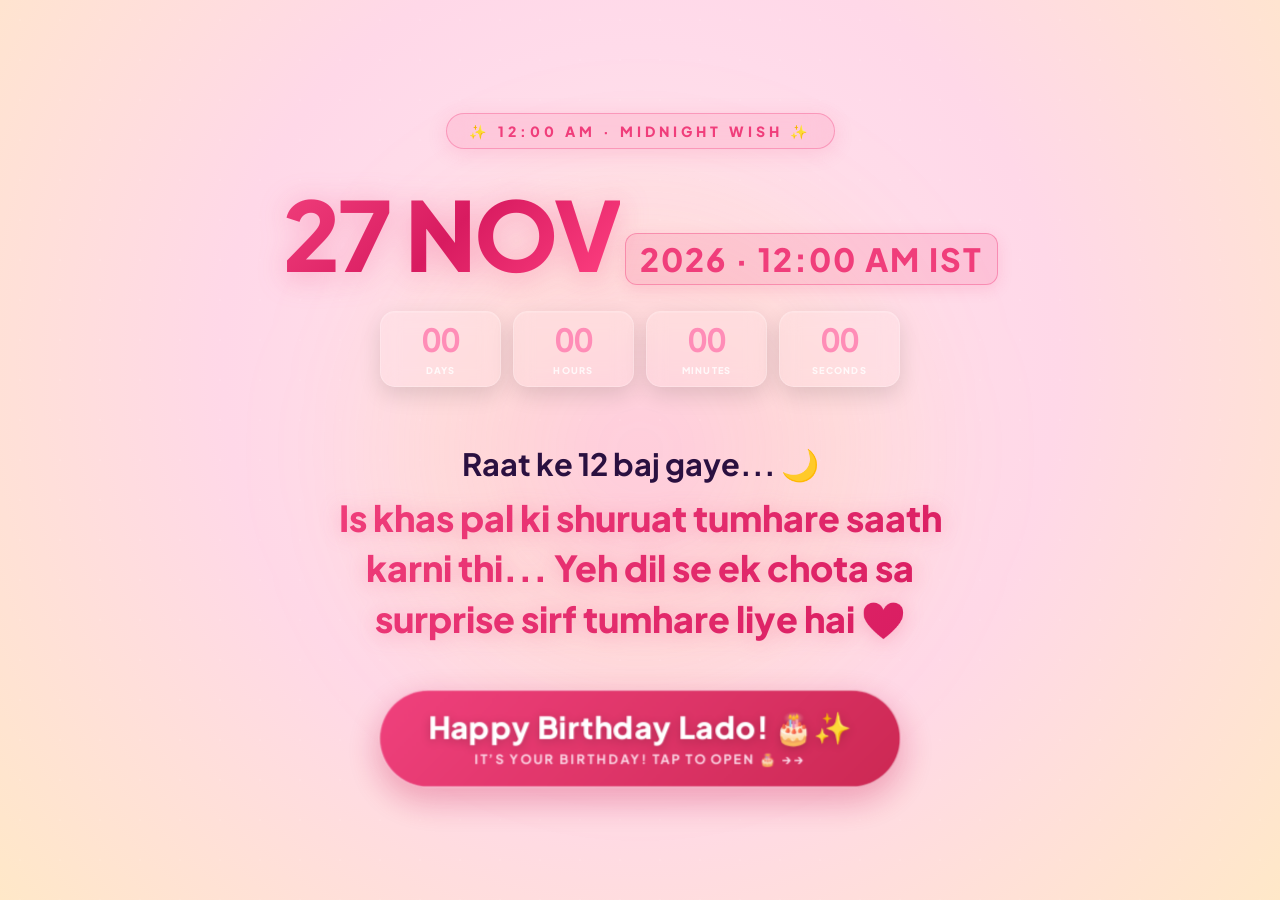
==== commit 6a00dc4d: "Update index.html" ====
--- a/index.html
+++ b/index.html
@@ -1012,12 +1012,14 @@
   const closeButton = document.getElementById('wait-quote-close');
   if (!card || !overlay || !quoteText || !closeButton) return;
 
-  const quotes = ['Madam ji, wait karna padega… birthday surprise abhi secret hai. 🤭💗', 'Madam ji, bohot jaldi hai aapko! Thoda sabr bhi kar lo na. 😂🌸', 'Abhi se itna wait karwa rahi ho, birthday wale din kya hoga? 😤💖', 'Lado, countdown dekhne aayi thi ya mujhe tadpane? 👻', 'Ek click aur ek baat: aap bahut yaad aa rahi ho. ❤️', 'Jaldi milne ka button hota toh abhi daba deta. 🫶', 'Madam ji, aapki entry ka intezaar hai… royal entry honi chahiye! 👑', 'Wait karna mushkil hai, par aapke liye kar lenge. 💌', 'Countdown slow nahi hai… bas mera dil fast chal raha hai. 💓', 'Abhi toh surprise ka trailer hai, picture birthday par hai. 🎬', 'Lado ji, patience naam ki cheez aaj chhutti par hai. 😂', 'Aapko pata bhi hai koi yahan seconds gin raha hai? ⏳', 'Bas ek baar muskura do, wait thoda easy ho jayega. 😊', 'Madam ji, itni cute hokar itna wait karwana allowed hai kya? 😭', 'Birthday aapka hai, excitement meri double hai. 🎂', 'Ek secret: main countdown se zyada aapko dekhne ka wait kar raha hoon. 💗', 'Jiddi aap, bechain main… kya perfect combination hai! 😌', 'Abhi click kiya? Achha, ek aur cute si baat suno. 💞', 'Har second ke saath surprise aur special hota ja raha hai. ✨', 'Lado, aapke liye banaya hai… thoda pyaar extra hai. 💝', 'Ruk jao zara, dil ko aapki yaad ka notification aaya. 📩', 'Madam ji, aapko wait karwana pasand hai na? Pakdi gayi! 😏', 'Countdown dekhte raho, main pyaar bhejta rahunga. 💌', 'Kaash seconds ki jagah steps hote, seedha aap tak aa jaata. 🏃\u200d♂️', 'Aapki smile ke liye toh 100 baar bhi wait kar lenge. 🌷', 'Yeh click aapke naam… aur agla bhi aapke naam. 💖', 'Thoda sa sabr, meri jaan—surprise ready ho raha hai. 🎁', 'Time apni speed se chale, mera dil toh aapke paas hai. ❤️', 'Madam ji, countdown ko mat dekho, mera pyaar dekho. 🥰', 'Aap special ho, isliye wait bhi special banaya hai. ✨', 'Ek aur click? Matlab meri baatein pasand aa rahi hain. Hehe. 😋', 'Birthday tak ka safar bhi aapke saath cute lagta hai. 🌸', 'Main serious hoon… bas aapko tang karna bhi zaroori hai. 😌', 'Lado, jaldi aao warna main 101vi baat bhi bol dunga. 😂', 'Har tick-tick keh rahi hai: Lado ka din paas aa raha hai. ⏰', 'Yeh chhota sa pop-up, mere bade se pyaar ki taraf se. 💗', 'Aapka naam aate hi boring wait bhi romantic lagta hai. 🌹', 'Madam ji, itna attitude birthday par bhi chalega. 👻', 'Bas aap khush raho, baaki countdown main sambhal lunga. 💞', 'Surprise khulne se pehle ek virtual hug le lo. 🤗', 'Ek click = ek pyaari si yaad. Aaj ka rule hai. 💌', 'Yeh website bhi keh rahi hai: Lado, jaldi aa jao! 😂', 'Wait karte karte aapke liye aur pyaar badh raha hai. 💓', 'Main impatient nahi hoon… bas aapke maamle mein ho jaata hoon. 😅', 'Aapki birthday wali smile imagine karke hi khushi ho rahi hai. 🎂', 'Thoda aur wait, phir aapke liye poora pyaar hi pyaar. 💝', 'Madam ji, countdown ko refresh mat karna, pyaar already loaded hai. 😉', 'Aapko yaad karna meri favourite notification hai. 📱', 'Ek pop-up aapke liye, ek smile meri taraf se. 😊', 'Lado, aapke bina seconds bhi extra long lagte hain. ⌛', 'Yeh wait khatam hoga, par aapko tang karna nahi. 😜', 'Bas itna samajh lo: surprise chhota, pyaar unlimited. ♾️', 'Madam ji, aapko special feel karwana mera mission hai. 🎯', 'Abhi se butterflies ho rahi hain… birthday par toh pata nahi! 🦋', 'Ek aur click par ek aur confession: I miss you. 💗', 'Aap meri favourite person ho, isliye favourite wait bhi aapka. 🌷', 'Jaldi aane ki zaroorat nahi… par dil toh yahi bolta hai. 🥹', 'Yeh countdown nahi, aapke liye likha hua love note hai. 💌', 'Madam ji, aapka surprise patiently wait kar raha hai. Main nahi. 😂', 'Aapki ek hasi ke liye poora din bana sakta hoon. ☀️', 'Bas aap aur main, aur thodi si birthday wali magic. ✨', 'Click kiya? Toh ek flying kiss accept karo. 😘', 'Main yahan hoon, aap wahan… par pyaar full signal par hai. 📶❤️', 'Wait ka har second aapke naam likh diya hai. 📝', 'Birthday queen ke liye countdown bhi royal hona chahiye. 👑', 'Madam ji, aapko surprise pasand aayega—dil se banaya hai. 💖', 'Aapka naam screen par aur smile mere face par. 😊', 'Ek click aur ek reminder: aap bahut precious ho. 💎', 'Main aapko tease kar raha hoon, kyunki aap cute lagti ho. 😌', 'Thoda sa intezaar, phir full-on birthday wali khushi. 🎉', 'Lado, aapki khushi meri favourite achievement hai. 🫶', 'Countdown ka har number keh raha hai: almost there! ⏳', 'Madam ji, zidd aapki, surprise mera. Deal? 🤝💗', 'Aapko haste dekhna hi meri favourite ending hai. 🌸', 'Yeh pop-up chhota hai, par ismein pyaar bada hai. 💝', 'Abhi ek smile de do, main agla second bhi nikaal lunga. 😄', 'Birthday ka wait karte karte aapki yaadein replay ho rahi hain. 🎞️', 'Main har click par nayi baat bolunga, aap bas muskura dena. 💌', 'Yeh wala message specially meri Lado ke liye. ❤️', 'Madam ji, aapko pata hai na aap kitni special ho? 🥹', 'Surprise ke saath ek promise: aapko hamesha smile karane ki koshish. 🌷', 'Main countdown se nahi, aapse milne se excited hoon. 💓', 'Bas thoda sa aur… phir cake, wishes aur pyaar! 🎂', 'Aap meri favourite notification se bhi zyada special ho. 🔔', 'Yeh click aapke liye ek tiny love letter hai. 💌', 'Jitni baar click, utni baar yaad dilaoonga: I love you. 💗', 'Wait karna mushkil hai, aapko pyaar karna easy. 🫶', 'Madam ji, please jaldi aa jao… dil ne request bheji hai. 🥺', 'Aapka birthday aane wala hai aur main already celebrate kar raha hoon. 🎉', 'Ek aur second gaya, aapke special day ke aur paas aaye. ✨', 'Lado, aap meri favourite story ka favourite chapter ho. 📖', 'Main jiddi nahi… bas aapke liye thoda extra excited hoon. 😇', 'Is click ke badle ek virtual cuddle le lo. 🤗', 'Aapki khushi ke liye chhoti chhoti surprises banata rahunga. 🎁', 'Madam ji, aapko wait karwana galat hai… par cute bhi. 😂', 'Bas ek baat yaad rakhna: aap loved ho, bahut zyada. 💖', 'Countdown chal raha hai, par mera pyaar rukta nahi. ♾️', 'Har baar click karo, main phir se bolunga—miss you, Lado. 💗', 'Abhi toh 100 baatein hain, aur dil mein hazaar. 🌹', 'Yrr wait nahi ho raha aapse… sach mein ziddi ho aap! Ab smile karo. 💞'];
-  let quoteIndex = 0;
+  const quotes = ['Yrr wait nahi ho raha aapse… sach mein ziddi ho aap! 💗', 'Madam ji, thoda jaldi aa jao na… dil se wait nahi hota. 🥹', 'Abhi se itna wait karwa rahi ho, birthday wale din kya hoga? 😤💖', 'Lado, countdown dekhne aayi thi ya mujhe tadpane? 👻', 'Ek click aur ek baat: aap bahut yaad aa rahi ho. ❤️', 'Jaldi milne ka button hota toh abhi daba deta. 🫶', 'Madam ji, aapki entry ka intezaar hai… royal entry honi chahiye! 👑', 'Wait karna mushkil hai, par aapke liye kar lenge. 💌', 'Countdown slow nahi hai… bas mera dil fast chal raha hai. 💓', 'Abhi toh surprise ka trailer hai, picture birthday par hai. 🎬', 'Lado ji, patience naam ki cheez aaj chhutti par hai. 😂', 'Aapko pata bhi hai koi yahan seconds gin raha hai? ⏳', 'Bas ek baar muskura do, wait thoda easy ho jayega. 😊', 'Madam ji, itni cute hokar itna wait karwana allowed hai kya? 😭', 'Birthday aapka hai, excitement meri double hai. 🎂', 'Ek secret: main countdown se zyada aapko dekhne ka wait kar raha hoon. 💗', 'Jiddi aap, bechain main… kya perfect combination hai! 😌', 'Abhi click kiya? Achha, ek aur cute si baat suno. 💞', 'Har second ke saath surprise aur special hota ja raha hai. ✨', 'Lado, aapke liye banaya hai… thoda pyaar extra hai. 💝', 'Ruk jao zara, dil ko aapki yaad ka notification aaya. 📩', 'Madam ji, aapko wait karwana pasand hai na? Pakdi gayi! 😏', 'Countdown dekhte raho, main pyaar bhejta rahunga. 💌', 'Kaash seconds ki jagah steps hote, seedha aap tak aa jaata. 🏃\u200d♂️', 'Aapki smile ke liye toh 100 baar bhi wait kar lenge. 🌷', 'Yeh click aapke naam… aur agla bhi aapke naam. 💖', 'Thoda sa sabr, meri jaan—surprise ready ho raha hai. 🎁', 'Time apni speed se chale, mera dil toh aapke paas hai. ❤️', 'Madam ji, countdown ko mat dekho, mera pyaar dekho. 🥰', 'Aap special ho, isliye wait bhi special banaya hai. ✨', 'Ek aur click? Matlab meri baatein pasand aa rahi hain. Hehe. 😋', 'Birthday tak ka safar bhi aapke saath cute lagta hai. 🌸', 'Main serious hoon… bas aapko tang karna bhi zaroori hai. 😌', 'Lado, jaldi aao warna main 101vi baat bhi bol dunga. 😂', 'Har tick-tick keh rahi hai: Lado ka din paas aa raha hai. ⏰', 'Yeh chhota sa pop-up, mere bade se pyaar ki taraf se. 💗', 'Aapka naam aate hi boring wait bhi romantic lagta hai. 🌹', 'Madam ji, itna attitude birthday par bhi chalega. 👻', 'Bas aap khush raho, baaki countdown main sambhal lunga. 💞', 'Surprise khulne se pehle ek virtual hug le lo. 🤗', 'Ek click = ek pyaari si yaad. Aaj ka rule hai. 💌', 'Yeh website bhi keh rahi hai: Lado, jaldi aa jao! 😂', 'Wait karte karte aapke liye aur pyaar badh raha hai. 💓', 'Main impatient nahi hoon… bas aapke maamle mein ho jaata hoon. 😅', 'Aapki birthday wali smile imagine karke hi khushi ho rahi hai. 🎂', 'Thoda aur wait, phir aapke liye poora pyaar hi pyaar. 💝', 'Madam ji, countdown ko refresh mat karna, pyaar already loaded hai. 😉', 'Aapko yaad karna meri favourite notification hai. 📱', 'Ek pop-up aapke liye, ek smile meri taraf se. 😊', 'Lado, aapke bina seconds bhi extra long lagte hain. ⌛', 'Yeh wait khatam hoga, par aapko tang karna nahi. 😜', 'Bas itna samajh lo: surprise chhota, pyaar unlimited. ♾️', 'Madam ji, aapko special feel karwana mera mission hai. 🎯', 'Abhi se butterflies ho rahi hain… birthday par toh pata nahi! 🦋', 'Ek aur click par ek aur confession: I miss you. 💗', 'Aap meri favourite person ho, isliye favourite wait bhi aapka. 🌷', 'Jaldi aane ki zaroorat nahi… par dil toh yahi bolta hai. 🥹', 'Yeh countdown nahi, aapke liye likha hua love note hai. 💌', 'Madam ji, aapka surprise patiently wait kar raha hai. Main nahi. 😂', 'Aapki ek hasi ke liye poora din bana sakta hoon. ☀️', 'Bas aap aur main, aur thodi si birthday wali magic. ✨', 'Click kiya? Toh ek flying kiss accept karo. 😘', 'Main yahan hoon, aap wahan… par pyaar full signal par hai. 📶❤️', 'Wait ka har second aapke naam likh diya hai. 📝', 'Birthday queen ke liye countdown bhi royal hona chahiye. 👑', 'Madam ji, aapko surprise pasand aayega—dil se banaya hai. 💖', 'Aapka naam screen par aur smile mere face par. 😊', 'Ek click aur ek reminder: aap bahut precious ho. 💎', 'Main aapko tease kar raha hoon, kyunki aap cute lagti ho. 😌', 'Thoda sa intezaar, phir full-on birthday wali khushi. 🎉', 'Lado, aapki khushi meri favourite achievement hai. 🫶', 'Countdown ka har number keh raha hai: almost there! ⏳', 'Madam ji, zidd aapki, surprise mera. Deal? 🤝💗', 'Aapko haste dekhna hi meri favourite ending hai. 🌸', 'Yeh pop-up chhota hai, par ismein pyaar bada hai. 💝', 'Abhi ek smile de do, main agla second bhi nikaal lunga. 😄', 'Birthday ka wait karte karte aapki yaadein replay ho rahi hain. 🎞️', 'Main har click par nayi baat bolunga, aap bas muskura dena. 💌', 'Yeh wala message specially meri Lado ke liye. ❤️', 'Madam ji, aapko pata hai na aap kitni special ho? 🥹', 'Surprise ke saath ek promise: aapko hamesha smile karane ki koshish. 🌷', 'Main countdown se nahi, aapse milne se excited hoon. 💓', 'Bas thoda sa aur… phir cake, wishes aur pyaar! 🎂', 'Aap meri favourite notification se bhi zyada special ho. 🔔', 'Yeh click aapke liye ek tiny love letter hai. 💌', 'Jitni baar click, utni baar yaad dilaoonga: I love you. 💗', 'Wait karna mushkil hai, aapko pyaar karna easy. 🫶', 'Madam ji, please jaldi aa jao… dil ne request bheji hai. 🥺', 'Aapka birthday aane wala hai aur main already celebrate kar raha hoon. 🎉', 'Ek aur second gaya, aapke special day ke aur paas aaye. ✨', 'Lado, aap meri favourite story ka favourite chapter ho. 📖', 'Main jiddi nahi… bas aapke liye thoda extra excited hoon. 😇', 'Is click ke badle ek virtual cuddle le lo. 🤗', 'Aapki khushi ke liye chhoti chhoti surprises banata rahunga. 🎁', 'Madam ji, aapko wait karwana galat hai… par cute bhi. 😂', 'Bas ek baat yaad rakhna: aap loved ho, bahut zyada. 💖', 'Countdown chal raha hai, par mera pyaar rukta nahi. ♾️', 'Har baar click karo, main phir se bolunga—miss you, Lado. 💗', 'Abhi toh 100 baatein hain, aur dil mein hazaar. 🌹', 'Yrr wait nahi ho raha aapse… sach mein ziddi ho aap! Ab smile karo. 💞'];
+  let lastIndex = -1;
 
   function showWaitQuote() {
-    quoteText.textContent = quotes[quoteIndex % quotes.length];
-    quoteIndex += 1;
+    let index = Math.floor(Math.random() * quotes.length);
+    if (quotes.length > 1 && index === lastIndex) index = (index + 1) % quotes.length;
+    lastIndex = index;
+    quoteText.textContent = quotes[index];
     overlay.style.display = 'flex';
     overlay.classList.remove('is-open');
     void overlay.offsetWidth;
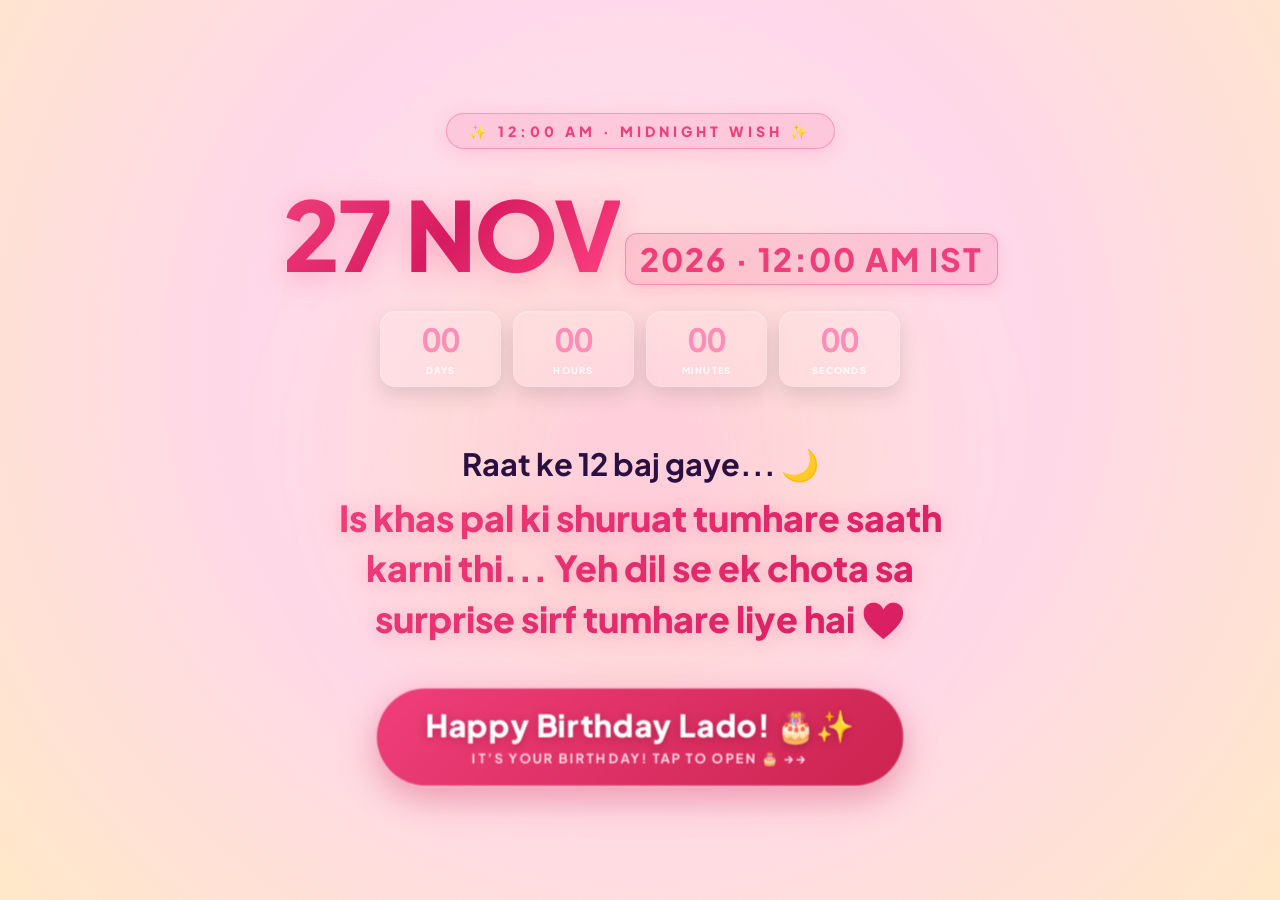
==== commit a9638b47: "Update index.html" ====
--- a/index.html
+++ b/index.html
@@ -479,7 +479,7 @@
 
 <div id="birthday-gate" class="birthday-gate" aria-live="polite">
   <div class="gate-petals" aria-hidden="true">✿　♡　✧　🌸　✧　♡　✿</div>
-  <div class="gate-card" id="countdown-card" onclick="showWaitQuote(event)" role="button" tabindex="0" aria-label="Tap for a love message">
+  <div class="gate-card" id="countdown-card" role="button" tabindex="0" aria-label="Tap for a funny wait message">
     <div class="gate-kicker">A LITTLE SURPRISE FOR MY LOVE</div>
     <div class="gate-heart">♡</div>
     <h1>For my <span>Lado</span></h1>
@@ -1012,7 +1012,108 @@
   const closeButton = document.getElementById('wait-quote-close');
   if (!card || !overlay || !quoteText || !closeButton) return;
 
-  const quotes = ['Yrr wait nahi ho raha aapse… sach mein ziddi ho aap! 💗', 'Madam ji, thoda jaldi aa jao na… dil se wait nahi hota. 🥹', 'Abhi se itna wait karwa rahi ho, birthday wale din kya hoga? 😤💖', 'Lado, countdown dekhne aayi thi ya mujhe tadpane? 👻', 'Ek click aur ek baat: aap bahut yaad aa rahi ho. ❤️', 'Jaldi milne ka button hota toh abhi daba deta. 🫶', 'Madam ji, aapki entry ka intezaar hai… royal entry honi chahiye! 👑', 'Wait karna mushkil hai, par aapke liye kar lenge. 💌', 'Countdown slow nahi hai… bas mera dil fast chal raha hai. 💓', 'Abhi toh surprise ka trailer hai, picture birthday par hai. 🎬', 'Lado ji, patience naam ki cheez aaj chhutti par hai. 😂', 'Aapko pata bhi hai koi yahan seconds gin raha hai? ⏳', 'Bas ek baar muskura do, wait thoda easy ho jayega. 😊', 'Madam ji, itni cute hokar itna wait karwana allowed hai kya? 😭', 'Birthday aapka hai, excitement meri double hai. 🎂', 'Ek secret: main countdown se zyada aapko dekhne ka wait kar raha hoon. 💗', 'Jiddi aap, bechain main… kya perfect combination hai! 😌', 'Abhi click kiya? Achha, ek aur cute si baat suno. 💞', 'Har second ke saath surprise aur special hota ja raha hai. ✨', 'Lado, aapke liye banaya hai… thoda pyaar extra hai. 💝', 'Ruk jao zara, dil ko aapki yaad ka notification aaya. 📩', 'Madam ji, aapko wait karwana pasand hai na? Pakdi gayi! 😏', 'Countdown dekhte raho, main pyaar bhejta rahunga. 💌', 'Kaash seconds ki jagah steps hote, seedha aap tak aa jaata. 🏃\u200d♂️', 'Aapki smile ke liye toh 100 baar bhi wait kar lenge. 🌷', 'Yeh click aapke naam… aur agla bhi aapke naam. 💖', 'Thoda sa sabr, meri jaan—surprise ready ho raha hai. 🎁', 'Time apni speed se chale, mera dil toh aapke paas hai. ❤️', 'Madam ji, countdown ko mat dekho, mera pyaar dekho. 🥰', 'Aap special ho, isliye wait bhi special banaya hai. ✨', 'Ek aur click? Matlab meri baatein pasand aa rahi hain. Hehe. 😋', 'Birthday tak ka safar bhi aapke saath cute lagta hai. 🌸', 'Main serious hoon… bas aapko tang karna bhi zaroori hai. 😌', 'Lado, jaldi aao warna main 101vi baat bhi bol dunga. 😂', 'Har tick-tick keh rahi hai: Lado ka din paas aa raha hai. ⏰', 'Yeh chhota sa pop-up, mere bade se pyaar ki taraf se. 💗', 'Aapka naam aate hi boring wait bhi romantic lagta hai. 🌹', 'Madam ji, itna attitude birthday par bhi chalega. 👻', 'Bas aap khush raho, baaki countdown main sambhal lunga. 💞', 'Surprise khulne se pehle ek virtual hug le lo. 🤗', 'Ek click = ek pyaari si yaad. Aaj ka rule hai. 💌', 'Yeh website bhi keh rahi hai: Lado, jaldi aa jao! 😂', 'Wait karte karte aapke liye aur pyaar badh raha hai. 💓', 'Main impatient nahi hoon… bas aapke maamle mein ho jaata hoon. 😅', 'Aapki birthday wali smile imagine karke hi khushi ho rahi hai. 🎂', 'Thoda aur wait, phir aapke liye poora pyaar hi pyaar. 💝', 'Madam ji, countdown ko refresh mat karna, pyaar already loaded hai. 😉', 'Aapko yaad karna meri favourite notification hai. 📱', 'Ek pop-up aapke liye, ek smile meri taraf se. 😊', 'Lado, aapke bina seconds bhi extra long lagte hain. ⌛', 'Yeh wait khatam hoga, par aapko tang karna nahi. 😜', 'Bas itna samajh lo: surprise chhota, pyaar unlimited. ♾️', 'Madam ji, aapko special feel karwana mera mission hai. 🎯', 'Abhi se butterflies ho rahi hain… birthday par toh pata nahi! 🦋', 'Ek aur click par ek aur confession: I miss you. 💗', 'Aap meri favourite person ho, isliye favourite wait bhi aapka. 🌷', 'Jaldi aane ki zaroorat nahi… par dil toh yahi bolta hai. 🥹', 'Yeh countdown nahi, aapke liye likha hua love note hai. 💌', 'Madam ji, aapka surprise patiently wait kar raha hai. Main nahi. 😂', 'Aapki ek hasi ke liye poora din bana sakta hoon. ☀️', 'Bas aap aur main, aur thodi si birthday wali magic. ✨', 'Click kiya? Toh ek flying kiss accept karo. 😘', 'Main yahan hoon, aap wahan… par pyaar full signal par hai. 📶❤️', 'Wait ka har second aapke naam likh diya hai. 📝', 'Birthday queen ke liye countdown bhi royal hona chahiye. 👑', 'Madam ji, aapko surprise pasand aayega—dil se banaya hai. 💖', 'Aapka naam screen par aur smile mere face par. 😊', 'Ek click aur ek reminder: aap bahut precious ho. 💎', 'Main aapko tease kar raha hoon, kyunki aap cute lagti ho. 😌', 'Thoda sa intezaar, phir full-on birthday wali khushi. 🎉', 'Lado, aapki khushi meri favourite achievement hai. 🫶', 'Countdown ka har number keh raha hai: almost there! ⏳', 'Madam ji, zidd aapki, surprise mera. Deal? 🤝💗', 'Aapko haste dekhna hi meri favourite ending hai. 🌸', 'Yeh pop-up chhota hai, par ismein pyaar bada hai. 💝', 'Abhi ek smile de do, main agla second bhi nikaal lunga. 😄', 'Birthday ka wait karte karte aapki yaadein replay ho rahi hain. 🎞️', 'Main har click par nayi baat bolunga, aap bas muskura dena. 💌', 'Yeh wala message specially meri Lado ke liye. ❤️', 'Madam ji, aapko pata hai na aap kitni special ho? 🥹', 'Surprise ke saath ek promise: aapko hamesha smile karane ki koshish. 🌷', 'Main countdown se nahi, aapse milne se excited hoon. 💓', 'Bas thoda sa aur… phir cake, wishes aur pyaar! 🎂', 'Aap meri favourite notification se bhi zyada special ho. 🔔', 'Yeh click aapke liye ek tiny love letter hai. 💌', 'Jitni baar click, utni baar yaad dilaoonga: I love you. 💗', 'Wait karna mushkil hai, aapko pyaar karna easy. 🫶', 'Madam ji, please jaldi aa jao… dil ne request bheji hai. 🥺', 'Aapka birthday aane wala hai aur main already celebrate kar raha hoon. 🎉', 'Ek aur second gaya, aapke special day ke aur paas aaye. ✨', 'Lado, aap meri favourite story ka favourite chapter ho. 📖', 'Main jiddi nahi… bas aapke liye thoda extra excited hoon. 😇', 'Is click ke badle ek virtual cuddle le lo. 🤗', 'Aapki khushi ke liye chhoti chhoti surprises banata rahunga. 🎁', 'Madam ji, aapko wait karwana galat hai… par cute bhi. 😂', 'Bas ek baat yaad rakhna: aap loved ho, bahut zyada. 💖', 'Countdown chal raha hai, par mera pyaar rukta nahi. ♾️', 'Har baar click karo, main phir se bolunga—miss you, Lado. 💗', 'Abhi toh 100 baatein hain, aur dil mein hazaar. 🌹', 'Yrr wait nahi ho raha aapse… sach mein ziddi ho aap! Ab smile karo. 💞'];
+  const quotes = [
+    'Madam ji, thoda wait karna padega 😄🎀',
+    'Madam ji, bohot jaldi hai aapko 😂⏳',
+    'Arey madam ji, sabr rakhiye zara 😜🌸',
+    'Rukiye ji, abhi surprise baaki hai 🎁✨',
+    'Madam ji, line mein lagiye please 😆💗',
+    'Itni bhi kya jaldi hai madam ji? 😂',
+    'Bas bas madam ji, countdown ko saans lene do 😅⏰',
+    'Madam ji, thoda patience bhi rakh lo na 😇🌷',
+    'Arre wah, phir se aa gayi? 😂🎀',
+    'Madam ji, baar-baar check karne se date jaldi nahi aayegi 😜',
+    'Zara aaram se madam ji, sab time par hoga 😌✨',
+    'Madam ji, intezaar ka bhi apna maza hai 😄🍭',
+    'Aapko toh abhi se jaldi mach rahi hai 😂💞',
+    'Madam ji, abhi toh trailer bhi nahi aaya 🎬😆',
+    'Ek minute madam ji… jaldi kis baat ki? 😜',
+    'Madam ji, thoda sa sabr dikha do please 🙏😂',
+    'Aap phir aa gayi countdown dekhne? 👀🎀',
+    'Madam ji, itni checking se countdown sharma jayega 😆',
+    'Rukiye rukiye, abhi waqt nahi hua 😄⏳',
+    'Madam ji, surprise apni speed se aa raha hai 🎁',
+    'Jaldi ka kaam… madam ji, aap samajh hi gayi 😂',
+    'Madam ji, wait mode ON rakhiye 😎⏰',
+    'Bas thoda aur intezaar, madam ji 🌸',
+    'Madam ji, countdown ko ghoor matiye 😂👀',
+    'Arre ji, birthday bhaag ke thodi jaayega 😄🎂',
+    'Madam ji, abhi entry nahi milegi 😜🔒',
+    'Itni jaldi? Madam ji, kya baat hai 😂',
+    'Madam ji, thoda break le lo, phir aana ☕😄',
+    'Aapka patience test chal raha hai madam ji 😆🎀',
+    'Madam ji, surprise ko ready toh hone do 🎁',
+    'Oho madam ji, phir se button dhoondh rahi ho? 😂',
+    'Madam ji, abhi countdown hi dekhna hai 😌⏳',
+    'Thoda sa wait, phir full masti 😄🎉',
+    'Madam ji, abhi nahi… baad mein pakka 😜',
+    'Aapki jaldi dekh kar clock bhi hans rahi hai 😂🕒',
+    'Madam ji, rules toh rules hain 😎🔒',
+    'Zara thehriye madam ji, please 😄🌷',
+    'Madam ji, abhi surprise chhutti par hai 😂🎁',
+    'Itna refresh mat karo ji, countdown wahi hai 😆',
+    'Madam ji, patience ki jai ho 🙌😂',
+    'Aap toh badi impatient nikli madam ji 😜',
+    'Madam ji, thoda sa wait karna seekh lo 😇',
+    'Abhi se itni excitement? 😂🎉',
+    'Madam ji, surprise ko final touch mil raha hai ✨',
+    'Aapki attendance phir lag gayi 😄📋',
+    'Madam ji, wait karne ka record banaogi kya? 😂',
+    'Rukiye ji, time aane do ⏰🌸',
+    'Madam ji, countdown ko disturb mat karo 😆',
+    'Bas thoda sa aur, madam ji 🎀',
+    'Aap phir check karne aa gayi! 😂👀',
+    'Madam ji, jaldi ka button abhi bana nahi 😜',
+    'Aaram se madam ji, koi race nahi hai 😄',
+    'Madam ji, abhi suspense rehne do 🤫🎁',
+    'Aapki jaldi dekh kar maza aa raha hai 😂',
+    'Madam ji, sabr ka test pass karna hai 😆🏆',
+    'O ji, abhi toh date door hai ⏳',
+    'Madam ji, itni baar aane ka attendance bonus nahi milega 😂',
+    'Rukiye ji, countdown ko kaam karne do 😄',
+    'Madam ji, surprise ko time chahiye 🎀',
+    'Aapki nazar toh countdown par hi hai 👀😂',
+    'Madam ji, bas bas, abhi time baaki hai 😜',
+    'Thoda patience, thodi smile 😊🌷',
+    'Madam ji, abhi unlock nahi hoga 😄🔒',
+    'Aaj ka task: wait karna 😂📝',
+    'Madam ji, jaldi karne se seconds nahi bhaagte 😆',
+    'Zara dheere madam ji, suspense hai suspense 🤫',
+    'Madam ji, aapki checking successful… par wait abhi baaki 😜',
+    'Abhi nahi ji, thoda baad mein 😄⏳',
+    'Madam ji, countdown se dosti kar lo 😂',
+    'Bas dekhte raho, surprise time par aayega 🎁',
+    'Madam ji, abhi waiting room mein rahiye 😆🎀',
+    'Aapka wait karne ka talent kamaal hai 😂',
+    'Madam ji, abhi patience wali setting on karo 😇',
+    'Jaldi-jaldi bolne se birthday jaldi nahi aata 😜🎂',
+    'Madam ji, timer ko pressure mat do 😂',
+    'Thoda ruk jao ji, maza aayega 😄✨',
+    'Madam ji, suspense ko suspense rehne do 🤫',
+    'Aapki excitement full, timer apni speed par 😂',
+    'Madam ji, ek chhoti si break le lo 🌸',
+    'Abhi surprise ka gate band hai ji 🔒😄',
+    'Madam ji, wait karna bhi ek kala hai 😂🎨',
+    'Oho, countdown checking again! 😆',
+    'Madam ji, itni jaldi kis baat ki bhala? 😜',
+    'Thoda aur sabr, phir dhamaka 🎉',
+    'Madam ji, abhi bas countdown wali duty hai ⏰',
+    'Aapka patience meter check ho raha hai 😂',
+    'Madam ji, date ko aane toh do 😄',
+    'Rukiye zara, surprise ready ho raha hai 🎁✨',
+    'Madam ji, aaj sirf wait-wait khelna hai 😆',
+    'Countdown par nazar, madam ji 👀🎀',
+    'Madam ji, abhi entry ka time nahi hua 😜',
+    'Ek minute ji, jaldi bilkul mana hai 😂',
+    'Madam ji, smile karo aur wait karo 😊',
+    'Abhi suspense baaki hai, madam ji 🤫',
+    'Madam ji, itni checking ke liye medal chahiye 🏅😂',
+    'Thoda sa wait aur, phir aage badhna 😄',
+    'Madam ji, time se pehle kaam nahi hota ⏳',
+    'Bas ji, ab agli baar thodi der baad aana 😂',
+    'Madam ji, wait karna padega… rule hai rule 😎🎀',
+    'Madam ji, ab sach mein thoda wait kar lo na 😄🎀'
+  ];
   let lastIndex = -1;
 
   function showWaitQuote() {
@@ -1037,6 +1138,11 @@
       popup.style.animation = '';
     }, 170);
   }
+
+  card.addEventListener('click', (event) => {
+    if (event.target.closest('button, a')) return;
+    showWaitQuote();
+  });
 
   card.setAttribute('role', 'button');
   card.setAttribute('tabindex', '0');
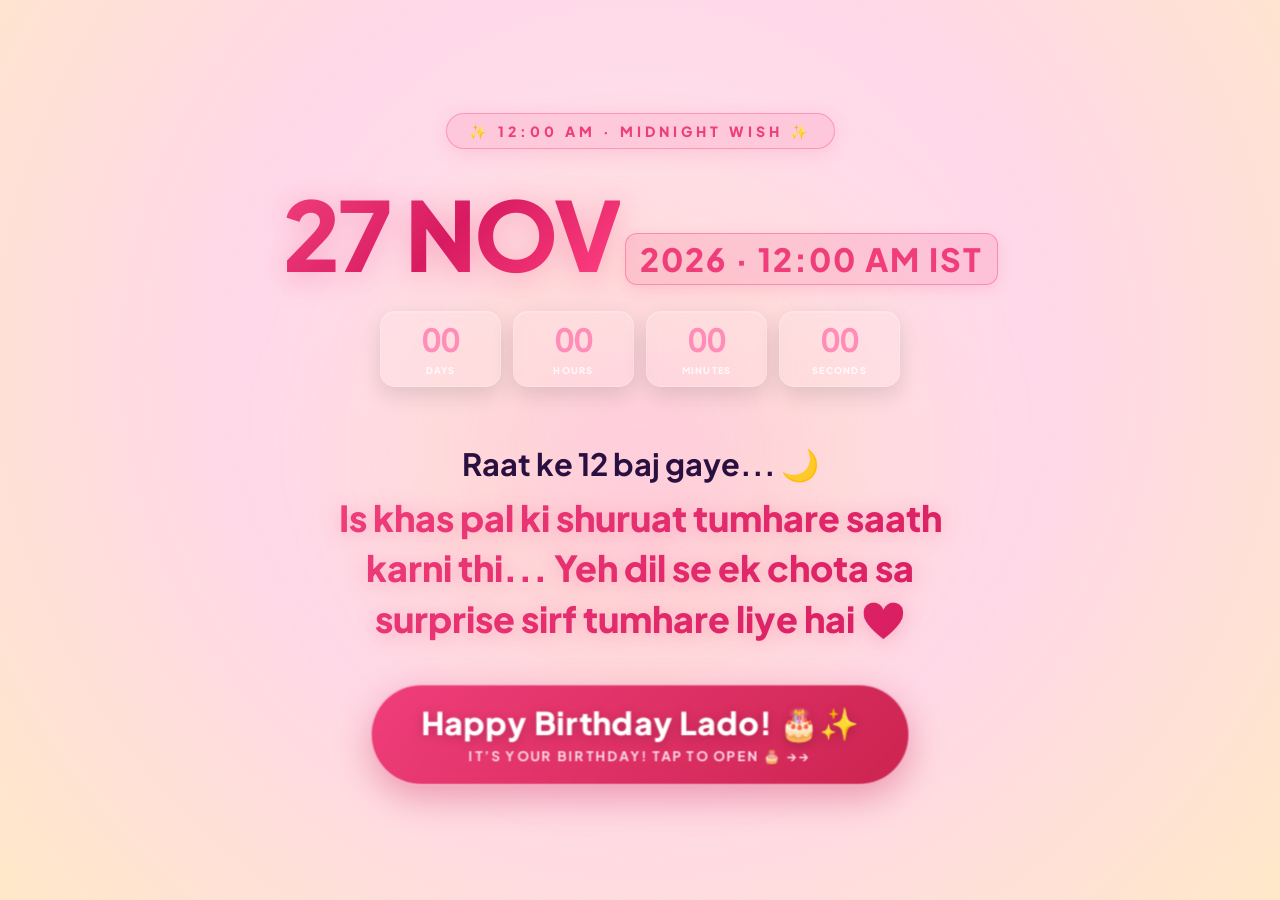
==== commit 4e8d0c46: "Modify countdown card to show wait message Updated countdown card to trigger a wait message on click" ====
--- a/index.html
+++ b/index.html
@@ -479,7 +479,7 @@
 
 <div id="birthday-gate" class="birthday-gate" aria-live="polite">
   <div class="gate-petals" aria-hidden="true">✿　♡　✧　🌸　✧　♡　✿</div>
-  <div class="gate-card" id="countdown-card" role="button" tabindex="0" aria-label="Tap for a funny wait message">
+  <div class="gate-card" id="countdown-card" role="button" tabindex="0" aria-label="Tap for a funny wait message" onclick="if (typeof window.showWaitQuote === 'function') window.showWaitQuote(event);">
     <div class="gate-kicker">A LITTLE SURPRISE FOR MY LOVE</div>
     <div class="gate-heart">♡</div>
     <h1>For my <span>Lado</span></h1>
@@ -1139,11 +1139,6 @@
     }, 170);
   }
 
-  card.addEventListener('click', (event) => {
-    if (event.target.closest('button, a')) return;
-    showWaitQuote();
-  });
-
   card.setAttribute('role', 'button');
   card.setAttribute('tabindex', '0');
   card.setAttribute('aria-label', 'Tap for a little love message');
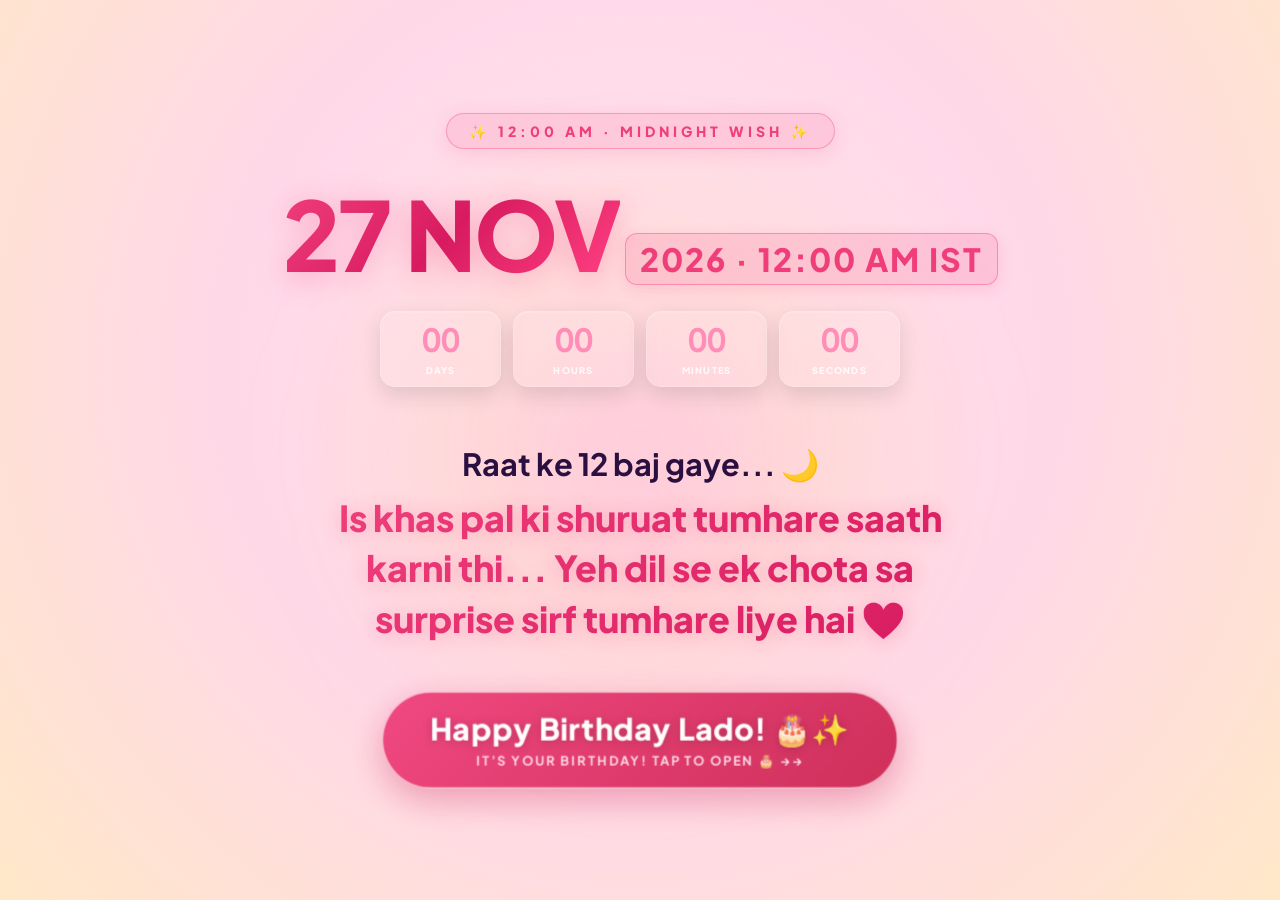
==== commit 015621da: "Refactor countdown card click handling Updated event handling for countdown card to use event listen" ====
--- a/index.html
+++ b/index.html
@@ -479,7 +479,7 @@
 
 <div id="birthday-gate" class="birthday-gate" aria-live="polite">
   <div class="gate-petals" aria-hidden="true">✿　♡　✧　🌸　✧　♡　✿</div>
-  <div class="gate-card" id="countdown-card" role="button" tabindex="0" aria-label="Tap for a funny wait message" onclick="if (typeof window.showWaitQuote === 'function') window.showWaitQuote(event);">
+  <div class="gate-card" id="countdown-card" role="button" tabindex="0" aria-label="Tap for a funny wait message">
     <div class="gate-kicker">A LITTLE SURPRISE FOR MY LOVE</div>
     <div class="gate-heart">♡</div>
     <h1>For my <span>Lado</span></h1>
@@ -1142,6 +1142,12 @@
   card.setAttribute('role', 'button');
   card.setAttribute('tabindex', '0');
   card.setAttribute('aria-label', 'Tap for a little love message');
+  // Bind the click directly to the popup function; do not rely on inline HTML/global lookup.
+  card.addEventListener('click', (event) => {
+    event.preventDefault();
+    event.stopPropagation();
+    showWaitQuote();
+  });
   card.addEventListener('keydown', (event) => {
     if (event.key === 'Enter' || event.key === ' ') {
       event.preventDefault();
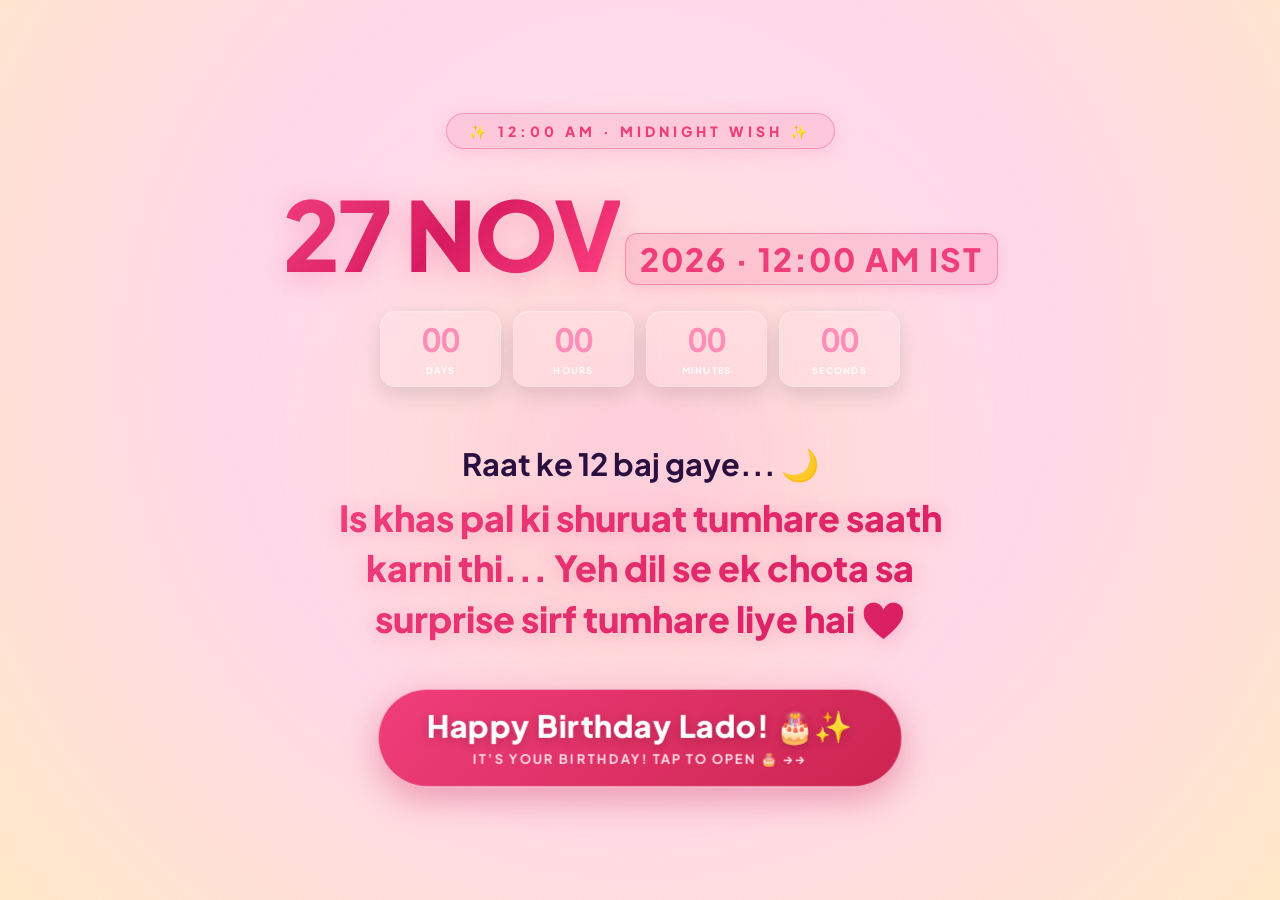
==== commit 01edf37b: "Add interactive wait message to countdown card" ====
--- a/index.html
+++ b/index.html
@@ -479,7 +479,7 @@
 
 <div id="birthday-gate" class="birthday-gate" aria-live="polite">
   <div class="gate-petals" aria-hidden="true">✿　♡　✧　🌸　✧　♡　✿</div>
-  <div class="gate-card" id="countdown-card" role="button" tabindex="0" aria-label="Tap for a funny wait message">
+  <div class="gate-card" id="countdown-card" role="button" tabindex="0" aria-label="Tap for a funny wait message" onclick="event.stopPropagation(); const q=['Madam ji, thoda wait karna padega 😄🎀','Madam ji, bohot jaldi hai aapko 😂⏳','Arey madam ji, sabr rakhiye zara 😜🌸','Rukiye ji, abhi surprise baaki hai 🎁✨','Madam ji, line mein lagiye please 😆💗','Itni bhi kya jaldi hai madam ji? 😂','Countdown ko saans lene do madam ji 😅⏰','Madam ji, birthday bhaag ke thodi jaayega 😄🎂','Madam ji, abhi entry nahi milegi 😜🔒','Bas thoda aur intezaar, madam ji 🌸']; const o=document.getElementById('wait-quote-overlay'); const t=document.getElementById('wait-quote-text'); t.textContent=q[Math.floor(Math.random()*q.length)]; o.style.display='flex'; o.classList.add('is-open');">
     <div class="gate-kicker">A LITTLE SURPRISE FOR MY LOVE</div>
     <div class="gate-heart">♡</div>
     <h1>For my <span>Lado</span></h1>
@@ -1001,7 +1001,7 @@
     <div class="wait-label">EK CHHOTI SI BAAT, MERI LADO KE LIYE</div>
     <div id="wait-quote-text">Yrr wait nahi ho raha aapse… sach mein ziddi ho aap! 💗</div>
     <p id="wait-quote-hint">Ek aur pyaari baat sunne ke liye phir se countdown par tap karna. ✨</p>
-    <button id="wait-quote-close" type="button">Achha baba, wait karte hain 💌</button>
+    <button id="wait-quote-close" type="button" onclick="event.stopPropagation(); const o=document.getElementById('wait-quote-overlay'); o.classList.remove('is-open'); o.style.display='none';">Achha baba, wait karte hain 💌</button>
   </div>
 </div>
 <script id="wait-quote-interaction">
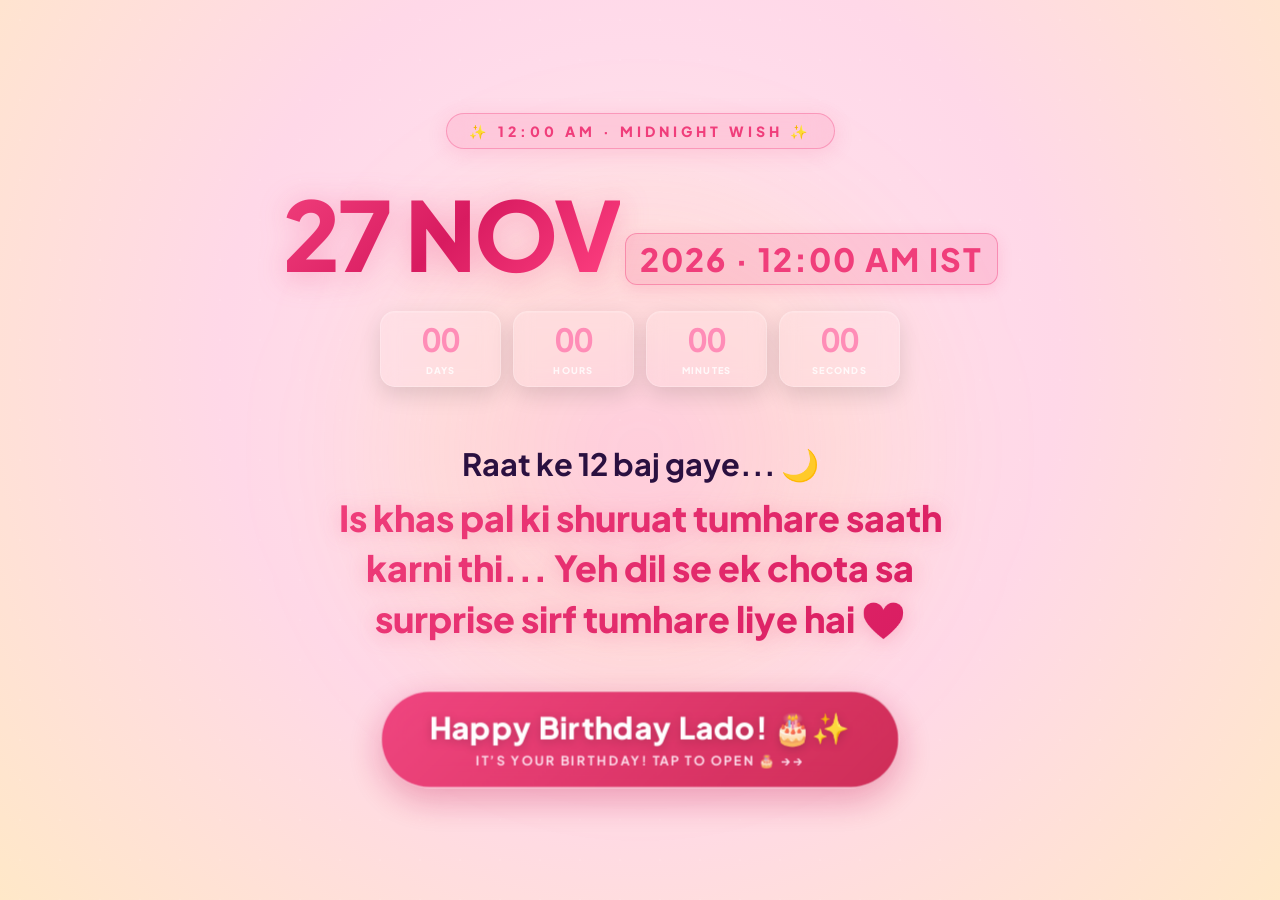
==== commit c3bd5997: "Enhance wait-quote-overlay CSS for better visibility Updated CSS for wait-quote-overlay to ensure it" ====
--- a/index.html
+++ b/index.html
@@ -306,7 +306,11 @@
     #countdown-card { cursor: pointer; -webkit-tap-highlight-color: transparent; }
     #countdown-card:active { transform: scale(.985); }
     #wait-quote-overlay {
-      position: fixed; inset: 0; z-index: 10000; display: none;
+      /* Keep the quote popup above the birthday gate and all site layers. */
+      position: fixed !important;
+      inset: 0 !important;
+      z-index: 2147483647 !important;
+      display: none;
       align-items: center; justify-content: center; padding: 22px;
       background: rgba(69, 19, 48, .28); backdrop-filter: blur(7px);
       -webkit-backdrop-filter: blur(7px);
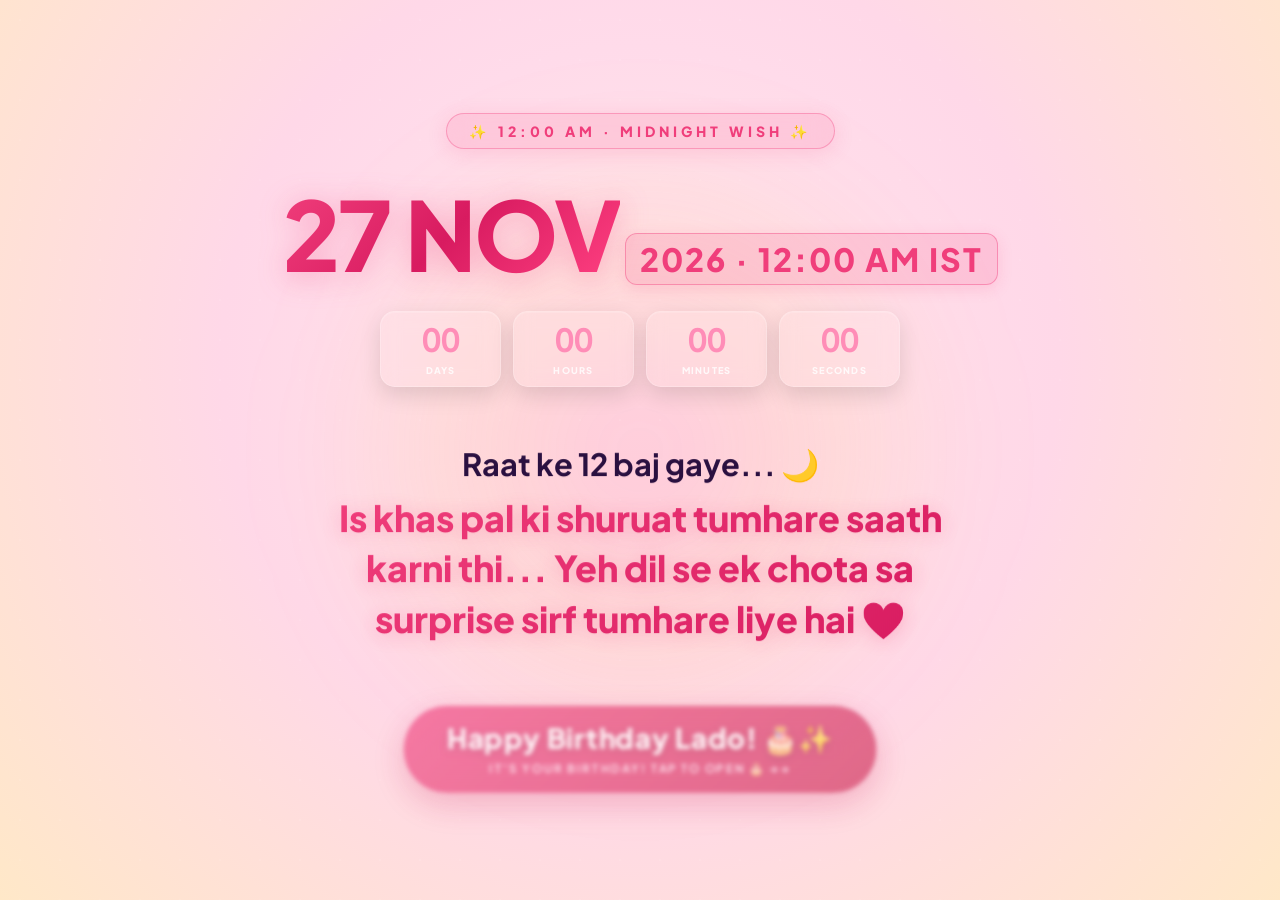
==== commit 4c15edfc: "Implement preview mode for birthday unlock Added preview mode functionality to unlock birthday." ====
--- a/index.html
+++ b/index.html
@@ -894,7 +894,9 @@
         }
       }
       const app = document.getElementById('app');
-      function isBirthdayUnlocked() { return Date.now() >= target; }
+      // Preview mode is for testing only; the real birthday date remains unchanged.
+      const previewMode = new URLSearchParams(window.location.search).get('preview') === '1';
+      function isBirthdayUnlocked() { return previewMode || Date.now() >= target; }
       function unlockBirthday() {
         if (!isBirthdayUnlocked()) return false;
         window.__birthdayUnlocked = true;
